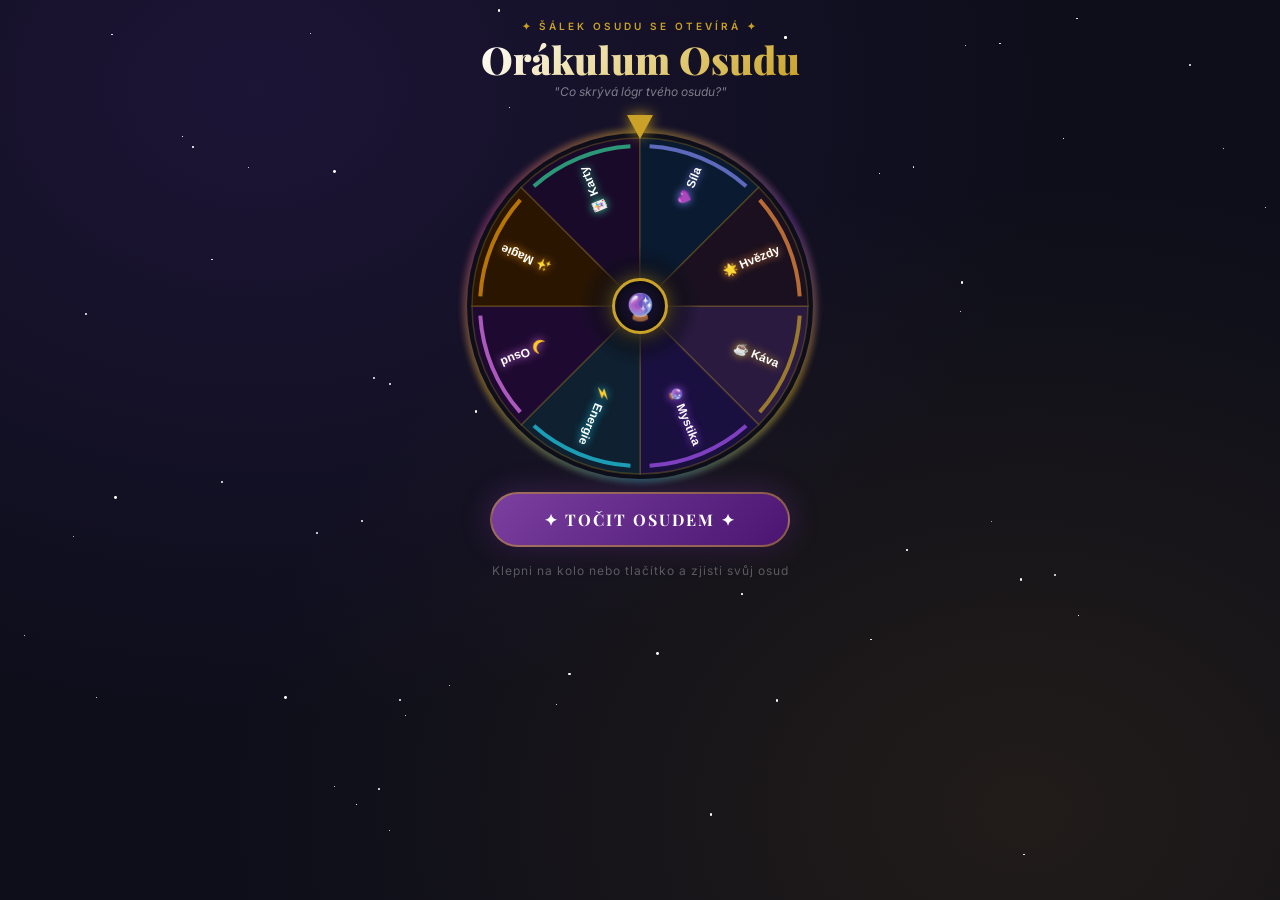
==== index.html @ 91a032e3 "Add files via upload" ====
<!DOCTYPE html>
<html lang="en">
<head>
<meta charset="UTF-8">
<meta name="viewport" content="width=device-width, initial-scale=1.0, maximum-scale=1.0, user-scalable=no">
<title>Orákulum Osudu 🔮</title>
<style>
  @import url('https://fonts.googleapis.com/css2?family=Playfair+Display:wght@700;900&family=Inter:wght@300;400;600&display=swap');

  * { margin: 0; padding: 0; box-sizing: border-box; -webkit-tap-highlight-color: transparent; }

  html, body {
    height: 100%; overflow-x: hidden;
    background: #0d0e1a;
  }

  body {
    min-height: 100vh; min-height: 100dvh;
    background-image:
      radial-gradient(ellipse at 20% 10%, rgba(100,50,180,0.18) 0%, transparent 55%),
      radial-gradient(ellipse at 80% 90%, rgba(180,130,20,0.12) 0%, transparent 55%);
    font-family: 'Inter', sans-serif;
    color: #fff;
    display: flex; flex-direction: column;
    align-items: center;
    padding: 16px 16px 32px;
    overflow-x: hidden;
  }

  /* ── Stars ── */
  .stars { position: fixed; inset: 0; pointer-events: none; z-index: 0; }
  .star {
    position: absolute; background: #fff; border-radius: 50%;
    animation: twinkle var(--d) ease-in-out infinite alternate;
  }
  @keyframes twinkle { from { opacity: 0.1; } to { opacity: 0.85; } }

  /* ── Layout ── */
  .container {
    position: relative; z-index: 1;
    display: flex; flex-direction: column; align-items: center;
    gap: 16px; width: 100%; max-width: 480px;
  }

  /* ── Header ── */
  .header { text-align: center; padding-top: 4px; }
  .subtitle {
    font-size: 10px; font-weight: 600; letter-spacing: 3px;
    color: #c9a227; text-transform: uppercase; margin-bottom: 6px;
  }
  h1 {
    font-family: 'Playfair Display', serif;
    font-size: clamp(1.6rem, 8vw, 2.4rem); font-weight: 900;
    background: linear-gradient(135deg, #fff 0%, #e8d48b 50%, #c9a227 100%);
    -webkit-background-clip: text; -webkit-text-fill-color: transparent;
    background-clip: text; line-height: 1.1; margin-bottom: 4px;
  }
  .tagline { font-size: 12px; color: rgba(255,255,255,0.45); font-style: italic; }

  /* ── Wheel area ── */
  .wheel-area {
    display: flex; flex-direction: column; align-items: center; gap: 0;
    width: 100%;
  }

  .pointer {
    width: 0; height: 0;
    border-left: 13px solid transparent;
    border-right: 13px solid transparent;
    border-top: 24px solid #c9a227;
    filter: drop-shadow(0 0 7px rgba(201,162,39,0.95));
    z-index: 10; position: relative; margin-bottom: -3px;
  }

  .wheel-wrapper {
    position: relative;
    /* size = min(90vw, 340px) */
    width: min(90vw, 340px);
    height: min(90vw, 340px);
  }

  /* Glow ring */
  .wheel-wrapper::before {
    content: '';
    position: absolute; inset: -7px; border-radius: 50%;
    background: conic-gradient(from 0deg, #c9a227, #7b3fa0, #c9a227, #3a8fa0, #c9a227, #a03a7b, #c9a227);
    animation: rotateGlow 8s linear infinite;
    opacity: 0.55; filter: blur(3px);
  }
  @keyframes rotateGlow { to { transform: rotate(360deg); } }

  .wheel-wrapper::after {
    content: '';
    position: absolute; inset: -3px; border-radius: 50%;
    background: #0d0e1a; z-index: 1;
  }

  canvas#wheel {
    position: relative; z-index: 2;
    border-radius: 50%;
    width: 100%; height: 100%;
    cursor: pointer; touch-action: manipulation;
    display: block;
  }

  /* Hub */
  .hub {
    position: absolute; top: 50%; left: 50%;
    transform: translate(-50%, -50%);
    z-index: 10;
    width: 56px; height: 56px; border-radius: 50%;
    background: radial-gradient(circle, #1a1030 0%, #0d0e1a 100%);
    border: 3px solid #c9a227;
    display: flex; align-items: center; justify-content: center;
    font-size: 26px;
    box-shadow: 0 0 18px rgba(201,162,39,0.5), inset 0 0 12px rgba(0,0,0,0.5);
    cursor: pointer; touch-action: manipulation;
    transition: transform 0.2s;
    -webkit-user-select: none; user-select: none;
  }
  .hub:active { transform: translate(-50%, -50%) scale(0.93); }

  /* ── Spin button ── */
  .spin-btn {
    background: linear-gradient(135deg, #7b3fa0, #4a1570);
    border: 2px solid rgba(201,162,39,0.5);
    color: #fff; font-family: 'Playfair Display', serif;
    font-size: 16px; font-weight: 700;
    padding: 15px 0; border-radius: 50px;
    width: 100%; max-width: 300px;
    cursor: pointer; letter-spacing: 2px;
    text-transform: uppercase; touch-action: manipulation;
    box-shadow: 0 0 28px rgba(123,63,160,0.4), 0 4px 18px rgba(0,0,0,0.4);
    transition: all 0.2s; position: relative; overflow: hidden;
    -webkit-user-select: none; user-select: none;
  }
  .spin-btn:active {
    transform: scale(0.97);
    box-shadow: 0 0 18px rgba(123,63,160,0.3);
  }
  .spin-btn:disabled { opacity: 0.45; cursor: not-allowed; transform: none; }

  /* ── Fortune card ── */
  .fortune-card {
    width: 100%;
    background: linear-gradient(135deg, rgba(30,18,50,0.97), rgba(15,10,30,0.97));
    border: 1px solid rgba(201,162,39,0.4);
    border-radius: 20px; padding: 22px 20px;
    text-align: center;
    box-shadow: 0 0 36px rgba(123,63,160,0.2), inset 0 0 24px rgba(0,0,0,0.3);
    opacity: 0; transform: translateY(16px) scale(0.96);
    transition: all 0.55s cubic-bezier(0.34, 1.56, 0.64, 1);
    display: none;
  }
  .fortune-card.visible {
    opacity: 1; transform: translateY(0) scale(1); display: block;
  }

  .fortune-category {
    font-size: 10px; font-weight: 600; letter-spacing: 3px;
    text-transform: uppercase; margin-bottom: 8px;
  }
  .fortune-emoji { font-size: 38px; margin-bottom: 10px; display: block; }
  .fortune-title {
    font-family: 'Playfair Display', serif;
    font-size: 18px; font-weight: 700; margin-bottom: 10px; color: #e8d48b;
  }
  .fortune-text {
    font-size: 14px; color: rgba(255,255,255,0.8);
    line-height: 1.65; font-style: italic;
  }

  /* ── Particles ── */
  .particle {
    position: fixed; pointer-events: none; z-index: 100;
    width: 6px; height: 6px; border-radius: 50%;
    animation: particle-fly 1.1s ease-out forwards;
  }
  @keyframes particle-fly {
    0%   { transform: translate(0,0) scale(1); opacity: 1; }
    100% { transform: translate(var(--tx), var(--ty)) scale(0); opacity: 0; }
  }

  /* ── Flash overlay ── */
  .flash-overlay {
    position: fixed; inset: 0; pointer-events: none; z-index: 50;
    background: radial-gradient(circle at center, rgba(201,162,39,0.15), transparent 70%);
    opacity: 0; transition: opacity 0.3s;
  }
  .flash-overlay.flash { opacity: 1; }

  .instruction {
    font-size: 12px; color: rgba(255,255,255,0.3); letter-spacing: 1px; text-align: center;
  }
</style>
</head>
<body>

<div class="stars" id="stars"></div>
<div class="flash-overlay" id="flash"></div>

<div class="container">
  <div class="header">
    <div class="subtitle">✦ Šálek osudu se otevírá ✦</div>
    <h1>Orákulum Osudu</h1>
    <p class="tagline">"Co skrývá lógr tvého osudu?"</p>
  </div>

  <div class="wheel-area">
    <div class="pointer"></div>
    <div class="wheel-wrapper">
      <canvas id="wheel"></canvas>
      <div class="hub" id="hub">🔮</div>
    </div>
  </div>

  <button class="spin-btn" id="spinBtn">✦ Točit osudem ✦</button>

  <div class="fortune-card" id="fortuneCard">
    <div class="fortune-category" id="fortuneCategory"></div>
    <span class="fortune-emoji" id="fortuneEmoji"></span>
    <div class="fortune-title" id="fortuneTitle"></div>
    <div class="fortune-text" id="fortuneText"></div>
  </div>

  <p class="instruction">Klepni na kolo nebo tlačítko a zjisti svůj osud</p>
</div>

<script>
// ── Stars ──
const starsEl = document.getElementById('stars');
for (let i = 0; i < 60; i++) {
  const s = document.createElement('div');
  s.className = 'star';
  const size = Math.random() * 2.5 + 0.5;
  s.style.cssText = `width:${size}px;height:${size}px;top:${Math.random()*100}%;left:${Math.random()*100}%;--d:${(Math.random()*3+1.5).toFixed(1)}s`;
  starsEl.appendChild(s);
}

// ── Wheel setup (responsive canvas) ──
const canvas = document.getElementById('wheel');
const wrapper = canvas.parentElement;

function resizeCanvas() {
  const size = wrapper.offsetWidth;
  canvas.width = size;
  canvas.height = size;
  drawWheel(currentAngle);
}

const segments = [
  { label: '☕ Káva',    color: '#2a1a40', accent: '#c9a227' },
  { label: '🔮 Mystika', color: '#1a1040', accent: '#a855f7' },
  { label: '⚡ Energie', color: '#0f2030', accent: '#22d3ee' },
  { label: '🌙 Osud',   color: '#1e0a30', accent: '#e879f9' },
  { label: '✨ Magie',  color: '#2a1500', accent: '#f59e0b' },
  { label: '🃏 Karty',  color: '#1a0a2a', accent: '#34d399' },
  { label: '💜 Síla',   color: '#0a1a30', accent: '#818cf8' },
  { label: '🌟 Hvězdy', color: '#1a1020', accent: '#fb923c' },
];

const fortunes = {
  '☕ Káva':    [
    { emoji:'☕', title:'Káva tě volá!', text:'"Dnes potřebuješ třetí šálek. Orákulum vidí budoucnost v kávovém lógru — a ta budoucnost vonní espressem."' },
    { emoji:'☕', title:'Přestávka na kávu', text:'"Hvězdy říkají: odlož keyboard, vezmi šálek a nech myšlenky volně plynout. Nejlepší nápady přijdou samy."' },
  ],
  '🔮 Mystika': [
    { emoji:'🔮', title:'Tajemství se odhaluje', text:'"Mlha se rozestupuje. To, co hledáš, bylo celou dobu přímo před tebou. Jen ses nedíval(a) správným směrem."' },
    { emoji:'🔮', title:'Orákulum promlouvá', text:'"Digitální démoni v aplikaci mojelKT jsou slabší, než se zdají. Tvoje síla je větší. Věř instinktům."' },
  ],
  '⚡ Energie': [
    { emoji:'⚡', title:'Bouřka produktivity!', text:'"Dnes je den explorace do šířky. Přepni na divoký režim — výsledky budou překvapivé."' },
    { emoji:'⚡', title:'Rychlost testování', text:'"Orákulum předpovídá sprint: od 6 storek k 27. Cesta je strmá, ale hvězdy jsou na tvé straně."' },
  ],
  '🌙 Osud':   [
    { emoji:'🌙', title:'Noc přináší jasnost', text:'"Pozdní hodiny v jiné dimenzi nesou dary. Co začalo jako chaos, skončí jako strategie."' },
    { emoji:'🌙', title:'Měsíc mluví', text:'"Tvůj agilní kruh se otočí v příznivý čas. Scrum Master v tobě ví, kudy vede cesta."' },
  ],
  '✨ Magie':  [
    { emoji:'✨', title:'Kouzlo se děje!', text:'"Dnes se otevírají brány mezi světy. API kouzla budou fungovat na poprvé. Výjimečný den."' },
    { emoji:'✨', title:'Zlatá hodinka', text:'"Orákulum vidí záblesk geniality přicházet mezi 14:30 a 16:30. Buď připraven(a) zachytit ho."' },
  ],
  '🃏 Karty':  [
    { emoji:'🃏', title:'Karty osudu se točí', text:'"Kartářka v tobě vidí správně. Důvěřuj prvnímu pocitu. Test case, který děláš, odhalí skrytou vadu."' },
    { emoji:'🃏', title:'Zvířecí karty mluví', text:'"Zvířecí karta dne: Liška 🦊 — chytrost přemáhá hrubou sílu. Explor testuj laterálně."' },
  ],
  '💜 Síla':   [
    { emoji:'💜', title:'Vnitřní síla!', text:'"Pod ochranou nadpozemských mentorek proudí tvými žilami síla. Dnes není nic nemožné."' },
    { emoji:'💜', title:'Bohyně kódu hovoří', text:'"DevTools odhalily skryté vady v hlubinách systému. Tvoje oko vidí to, co jiní přehlédli."' },
  ],
  '🌟 Hvězdy': [
    { emoji:'🌟', title:'Hvězdy jsou nakloněny!', text:'"Čtyři zrnka agilního osudu jsou zarovnána. Dnešní den bude zaznamenán v kronikách QAffeine."' },
    { emoji:'🌟', title:'Polední bouře v šálku', text:'"Orákulum z kávového lógru říká: maximální pokrytí celé aplikace je dosažitelné. Věř tomu."' },
  ],
};

const segAngle = (2 * Math.PI) / segments.length;
let currentAngle = 0;
let spinning = false;

function drawWheel(angle) {
  const size = canvas.width;
  const cx = size / 2, cy = size / 2;
  const r = size / 2 - 2;
  const ctx = canvas.getContext('2d');
  ctx.clearRect(0, 0, size, size);

  segments.forEach((seg, i) => {
    const start = angle + i * segAngle;
    const end = start + segAngle;
    const mid = start + segAngle / 2;

    ctx.beginPath();
    ctx.moveTo(cx, cy);
    ctx.arc(cx, cy, r, start, end);
    ctx.closePath();
    ctx.fillStyle = seg.color;
    ctx.fill();

    ctx.beginPath();
    ctx.moveTo(cx, cy);
    ctx.arc(cx, cy, r, start, end);
    ctx.closePath();
    ctx.strokeStyle = 'rgba(201,162,39,0.25)';
    ctx.lineWidth = 1.5;
    ctx.stroke();

    ctx.beginPath();
    ctx.arc(cx, cy, r - 8, start + 0.06, end - 0.06);
    ctx.strokeStyle = seg.accent;
    ctx.lineWidth = 4;
    ctx.globalAlpha = 0.7;
    ctx.stroke();
    ctx.globalAlpha = 1;

    const fontSize = Math.max(10, Math.round(size * 0.034));
    ctx.save();
    ctx.translate(cx, cy);
    ctx.rotate(mid);
    ctx.textAlign = 'right';
    ctx.font = `bold ${fontSize}px Inter, sans-serif`;
    ctx.fillStyle = '#fff';
    ctx.shadowColor = seg.accent;
    ctx.shadowBlur = 8;
    ctx.fillText(seg.label, r - 18, fontSize * 0.38);
    ctx.restore();
  });

  // Inner vignette
  const grad = ctx.createRadialGradient(cx, cy, 24, cx, cy, size * 0.18);
  grad.addColorStop(0, 'rgba(13,14,26,0.9)');
  grad.addColorStop(1, 'rgba(13,14,26,0)');
  ctx.beginPath();
  ctx.arc(cx, cy, size * 0.18, 0, 2 * Math.PI);
  ctx.fillStyle = grad;
  ctx.fill();
}

// Init
resizeCanvas();
window.addEventListener('resize', resizeCanvas);

// Tap / click
canvas.addEventListener('click', spinWheel);
canvas.addEventListener('touchend', e => { e.preventDefault(); spinWheel(); }, { passive: false });
document.getElementById('hub').addEventListener('click', spinWheel);
document.getElementById('hub').addEventListener('touchend', e => { e.preventDefault(); spinWheel(); }, { passive: false });
document.getElementById('spinBtn').addEventListener('click', spinWheel);

function spinWheel() {
  if (spinning) return;
  spinning = true;
  document.getElementById('spinBtn').disabled = true;
  const card = document.getElementById('fortuneCard');
  card.classList.remove('visible');
  setTimeout(() => { card.style.display = 'none'; }, 500);

  const extraSpins = (Math.floor(Math.random() * 4) + 5) * 2 * Math.PI;
  const randomStop = Math.random() * 2 * Math.PI;
  const totalRotation = extraSpins + randomStop;
  const duration = 4000 + Math.random() * 1500;
  const startTime = performance.now();
  const startAngle = currentAngle;

  function easeOut(t) { return 1 - Math.pow(1 - t, 4); }

  function animate(now) {
    const t = Math.min((now - startTime) / duration, 1);
    currentAngle = startAngle + totalRotation * easeOut(t);
    drawWheel(currentAngle);
    if (t < 1) { requestAnimationFrame(animate); }
    else {
      spinning = false;
      document.getElementById('spinBtn').disabled = false;
      showFortune(currentAngle);
    }
  }
  requestAnimationFrame(animate);
}

function showFortune(angle) {
  const normalized = (((-angle - Math.PI / 2) % (2 * Math.PI)) + 2 * Math.PI) % (2 * Math.PI);
  const idx = Math.floor(normalized / segAngle) % segments.length;
  const seg = segments[idx];
  const fortune = seg.label in fortunes
    ? fortunes[seg.label][Math.floor(Math.random() * fortunes[seg.label].length)]
    : { emoji: '🔮', title: 'Osud promlouvá', text: '"Vesmír má pro tebe plán."' };

  const flash = document.getElementById('flash');
  flash.classList.add('flash');
  setTimeout(() => flash.classList.remove('flash'), 600);

  spawnParticles(seg.accent);

  const card = document.getElementById('fortuneCard');
  card.style.display = 'block';
  card.style.borderColor = seg.accent + '80';
  document.getElementById('fortuneCategory').textContent = seg.label;
  document.getElementById('fortuneCategory').style.color = seg.accent;
  document.getElementById('fortuneEmoji').textContent = fortune.emoji;
  document.getElementById('fortuneTitle').textContent = fortune.title;
  document.getElementById('fortuneText').textContent = fortune.text;
  requestAnimationFrame(() => requestAnimationFrame(() => card.classList.add('visible')));

  // Scroll fortune into view on mobile
  setTimeout(() => card.scrollIntoView({ behavior: 'smooth', block: 'nearest' }), 300);
}

function spawnParticles(color) {
  const px = window.innerWidth / 2, py = window.innerHeight * 0.42;
  for (let i = 0; i < 24; i++) {
    const p = document.createElement('div');
    p.className = 'particle';
    const a = Math.random() * 2 * Math.PI;
    const dist = 80 + Math.random() * 160;
    p.style.cssText = `left:${px}px;top:${py}px;background:${color};box-shadow:0 0 6px ${color};--tx:${Math.cos(a)*dist}px;--ty:${Math.sin(a)*dist}px`;
    document.body.appendChild(p);
    setTimeout(() => p.remove(), 1200);
  }
}
</script>
</body>
</html>
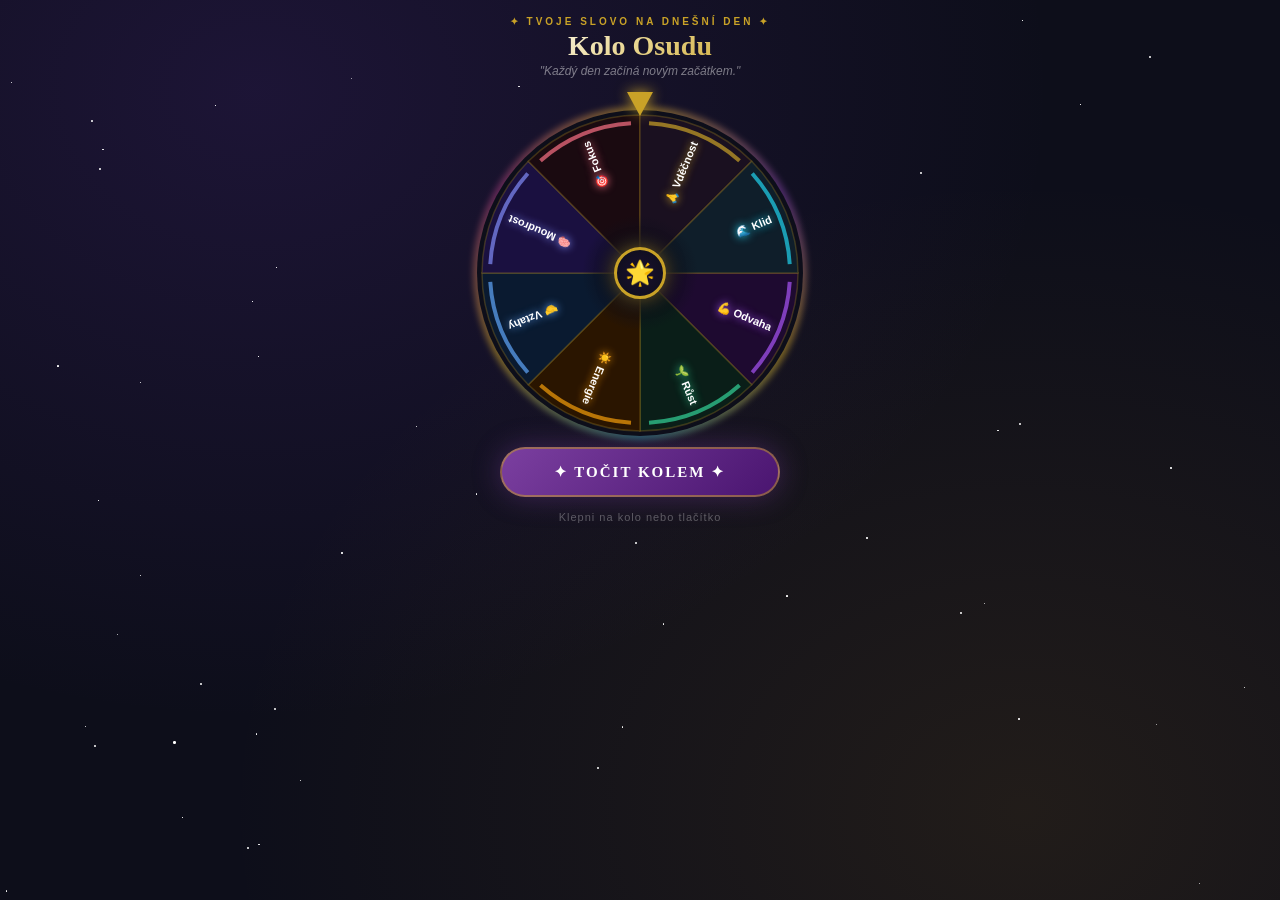
==== commit 00953fc4: "rename" ====
--- a/index.html
+++ b/index.html
@@ -1,443 +1,328 @@
 <!DOCTYPE html>
-<html lang="en">
+<html lang="cs">
 <head>
-<meta charset="UTF-8">
-<meta name="viewport" content="width=device-width, initial-scale=1.0, maximum-scale=1.0, user-scalable=no">
-<title>Orákulum Osudu 🔮</title>
-<style>
-  @import url('https://fonts.googleapis.com/css2?family=Playfair+Display:wght@700;900&family=Inter:wght@300;400;600&display=swap');
-
-  * { margin: 0; padding: 0; box-sizing: border-box; -webkit-tap-highlight-color: transparent; }
-
-  html, body {
-    height: 100%; overflow-x: hidden;
-    background: #0d0e1a;
-  }
-
-  body {
-    min-height: 100vh; min-height: 100dvh;
-    background-image:
-      radial-gradient(ellipse at 20% 10%, rgba(100,50,180,0.18) 0%, transparent 55%),
-      radial-gradient(ellipse at 80% 90%, rgba(180,130,20,0.12) 0%, transparent 55%);
-    font-family: 'Inter', sans-serif;
-    color: #fff;
-    display: flex; flex-direction: column;
-    align-items: center;
-    padding: 16px 16px 32px;
-    overflow-x: hidden;
-  }
-
-  /* ── Stars ── */
-  .stars { position: fixed; inset: 0; pointer-events: none; z-index: 0; }
-  .star {
-    position: absolute; background: #fff; border-radius: 50%;
-    animation: twinkle var(--d) ease-in-out infinite alternate;
-  }
-  @keyframes twinkle { from { opacity: 0.1; } to { opacity: 0.85; } }
-
-  /* ── Layout ── */
-  .container {
-    position: relative; z-index: 1;
-    display: flex; flex-direction: column; align-items: center;
-    gap: 16px; width: 100%; max-width: 480px;
-  }
-
-  /* ── Header ── */
-  .header { text-align: center; padding-top: 4px; }
-  .subtitle {
-    font-size: 10px; font-weight: 600; letter-spacing: 3px;
-    color: #c9a227; text-transform: uppercase; margin-bottom: 6px;
-  }
-  h1 {
-    font-family: 'Playfair Display', serif;
-    font-size: clamp(1.6rem, 8vw, 2.4rem); font-weight: 900;
-    background: linear-gradient(135deg, #fff 0%, #e8d48b 50%, #c9a227 100%);
-    -webkit-background-clip: text; -webkit-text-fill-color: transparent;
-    background-clip: text; line-height: 1.1; margin-bottom: 4px;
-  }
-  .tagline { font-size: 12px; color: rgba(255,255,255,0.45); font-style: italic; }
-
-  /* ── Wheel area ── */
-  .wheel-area {
-    display: flex; flex-direction: column; align-items: center; gap: 0;
-    width: 100%;
-  }
-
-  .pointer {
-    width: 0; height: 0;
-    border-left: 13px solid transparent;
-    border-right: 13px solid transparent;
-    border-top: 24px solid #c9a227;
-    filter: drop-shadow(0 0 7px rgba(201,162,39,0.95));
-    z-index: 10; position: relative; margin-bottom: -3px;
-  }
-
-  .wheel-wrapper {
-    position: relative;
-    /* size = min(90vw, 340px) */
-    width: min(90vw, 340px);
-    height: min(90vw, 340px);
-  }
-
-  /* Glow ring */
-  .wheel-wrapper::before {
-    content: '';
-    position: absolute; inset: -7px; border-radius: 50%;
-    background: conic-gradient(from 0deg, #c9a227, #7b3fa0, #c9a227, #3a8fa0, #c9a227, #a03a7b, #c9a227);
-    animation: rotateGlow 8s linear infinite;
-    opacity: 0.55; filter: blur(3px);
-  }
-  @keyframes rotateGlow { to { transform: rotate(360deg); } }
-
-  .wheel-wrapper::after {
-    content: '';
-    position: absolute; inset: -3px; border-radius: 50%;
-    background: #0d0e1a; z-index: 1;
-  }
-
-  canvas#wheel {
-    position: relative; z-index: 2;
-    border-radius: 50%;
-    width: 100%; height: 100%;
-    cursor: pointer; touch-action: manipulation;
-    display: block;
-  }
-
-  /* Hub */
-  .hub {
-    position: absolute; top: 50%; left: 50%;
-    transform: translate(-50%, -50%);
-    z-index: 10;
-    width: 56px; height: 56px; border-radius: 50%;
-    background: radial-gradient(circle, #1a1030 0%, #0d0e1a 100%);
-    border: 3px solid #c9a227;
-    display: flex; align-items: center; justify-content: center;
-    font-size: 26px;
-    box-shadow: 0 0 18px rgba(201,162,39,0.5), inset 0 0 12px rgba(0,0,0,0.5);
-    cursor: pointer; touch-action: manipulation;
-    transition: transform 0.2s;
-    -webkit-user-select: none; user-select: none;
-  }
-  .hub:active { transform: translate(-50%, -50%) scale(0.93); }
-
-  /* ── Spin button ── */
-  .spin-btn {
-    background: linear-gradient(135deg, #7b3fa0, #4a1570);
-    border: 2px solid rgba(201,162,39,0.5);
-    color: #fff; font-family: 'Playfair Display', serif;
-    font-size: 16px; font-weight: 700;
-    padding: 15px 0; border-radius: 50px;
-    width: 100%; max-width: 300px;
-    cursor: pointer; letter-spacing: 2px;
-    text-transform: uppercase; touch-action: manipulation;
-    box-shadow: 0 0 28px rgba(123,63,160,0.4), 0 4px 18px rgba(0,0,0,0.4);
-    transition: all 0.2s; position: relative; overflow: hidden;
-    -webkit-user-select: none; user-select: none;
-  }
-  .spin-btn:active {
-    transform: scale(0.97);
-    box-shadow: 0 0 18px rgba(123,63,160,0.3);
-  }
-  .spin-btn:disabled { opacity: 0.45; cursor: not-allowed; transform: none; }
-
-  /* ── Fortune card ── */
-  .fortune-card {
-    width: 100%;
-    background: linear-gradient(135deg, rgba(30,18,50,0.97), rgba(15,10,30,0.97));
-    border: 1px solid rgba(201,162,39,0.4);
-    border-radius: 20px; padding: 22px 20px;
-    text-align: center;
-    box-shadow: 0 0 36px rgba(123,63,160,0.2), inset 0 0 24px rgba(0,0,0,0.3);
-    opacity: 0; transform: translateY(16px) scale(0.96);
-    transition: all 0.55s cubic-bezier(0.34, 1.56, 0.64, 1);
-    display: none;
-  }
-  .fortune-card.visible {
-    opacity: 1; transform: translateY(0) scale(1); display: block;
-  }
-
-  .fortune-category {
-    font-size: 10px; font-weight: 600; letter-spacing: 3px;
-    text-transform: uppercase; margin-bottom: 8px;
-  }
-  .fortune-emoji { font-size: 38px; margin-bottom: 10px; display: block; }
-  .fortune-title {
-    font-family: 'Playfair Display', serif;
-    font-size: 18px; font-weight: 700; margin-bottom: 10px; color: #e8d48b;
-  }
-  .fortune-text {
-    font-size: 14px; color: rgba(255,255,255,0.8);
-    line-height: 1.65; font-style: italic;
-  }
-
-  /* ── Particles ── */
-  .particle {
-    position: fixed; pointer-events: none; z-index: 100;
-    width: 6px; height: 6px; border-radius: 50%;
-    animation: particle-fly 1.1s ease-out forwards;
-  }
-  @keyframes particle-fly {
-    0%   { transform: translate(0,0) scale(1); opacity: 1; }
-    100% { transform: translate(var(--tx), var(--ty)) scale(0); opacity: 0; }
-  }
-
-  /* ── Flash overlay ── */
-  .flash-overlay {
-    position: fixed; inset: 0; pointer-events: none; z-index: 50;
-    background: radial-gradient(circle at center, rgba(201,162,39,0.15), transparent 70%);
-    opacity: 0; transition: opacity 0.3s;
-  }
-  .flash-overlay.flash { opacity: 1; }
-
-  .instruction {
-    font-size: 12px; color: rgba(255,255,255,0.3); letter-spacing: 1px; text-align: center;
-  }
-</style>
+  <meta charset="UTF-8" />
+  <meta name="viewport" content="width=device-width, initial-scale=1.0" />
+  <title>Kolo Osudu</title>
+  <link rel="stylesheet" href="style.css" />
 </head>
 <body>
 
-<div class="stars" id="stars"></div>
-<div class="flash-overlay" id="flash"></div>
-
-<div class="container">
-  <div class="header">
-    <div class="subtitle">✦ Šálek osudu se otevírá ✦</div>
-    <h1>Orákulum Osudu</h1>
-    <p class="tagline">"Co skrývá lógr tvého osudu?"</p>
-  </div>
-
-  <div class="wheel-area">
-    <div class="pointer"></div>
-    <div class="wheel-wrapper">
-      <canvas id="wheel"></canvas>
-      <div class="hub" id="hub">🔮</div>
+<div class="wrap">
+  <div class="stars" id="stars"></div>
+
+  <div class="container">
+
+    <!-- Header -->
+    <div>
+      <div class="subtitle">✦ Tvoje slovo na dnešní den ✦</div>
+      <h1>Kolo Osudu</h1>
+      <p class="tagline">"Každý den začíná novým začátkem."</p>
     </div>
-  </div>
-
-  <button class="spin-btn" id="spinBtn">✦ Točit osudem ✦</button>
-
-  <div class="fortune-card" id="fortuneCard">
-    <div class="fortune-category" id="fortuneCategory"></div>
-    <span class="fortune-emoji" id="fortuneEmoji"></span>
-    <div class="fortune-title" id="fortuneTitle"></div>
-    <div class="fortune-text" id="fortuneText"></div>
-  </div>
-
-  <p class="instruction">Klepni na kolo nebo tlačítko a zjisti svůj osud</p>
-</div>
+
+    <!-- Wheel -->
+    <div class="wheel-area">
+      <div class="pointer"></div>
+      <div class="wheel-wrapper">
+        <div class="glow-ring"></div>
+        <div class="glow-bg"></div>
+        <canvas id="wheel" width="320" height="320"></canvas>
+        <div class="hub" id="hub">🌟</div>
+      </div>
+    </div>
+
+    <!-- Spin button -->
+    <button class="spin-btn" id="spinBtn">✦ Točit kolem ✦</button>
+
+    <!-- Fortune card -->
+    <div class="fortune-card" id="fortuneCard">
+      <div class="f-cat"  id="fCat"></div>
+      <span class="f-emoji" id="fEmoji"></span>
+      <div class="f-title" id="fTitle"></div>
+      <div class="f-text"  id="fText"></div>
+    </div>
+
+    <p class="instruction">Klepni na kolo nebo tlačítko</p>
+
+  </div><!-- /.container -->
+</div><!-- /.wrap -->
 
 <script>
-// ── Stars ──
+/* ── Stars ── */
 const starsEl = document.getElementById('stars');
-for (let i = 0; i < 60; i++) {
+for (let i = 0; i < 50; i++) {
   const s = document.createElement('div');
   s.className = 'star';
-  const size = Math.random() * 2.5 + 0.5;
-  s.style.cssText = `width:${size}px;height:${size}px;top:${Math.random()*100}%;left:${Math.random()*100}%;--d:${(Math.random()*3+1.5).toFixed(1)}s`;
+  const sz = Math.random() * 2 + 0.5;
+  s.style.cssText =
+    'width:'  + sz + 'px;' +
+    'height:' + sz + 'px;' +
+    'top:'    + (Math.random() * 100) + '%;' +
+    'left:'   + (Math.random() * 100) + '%;' +
+    '--d:'    + (Math.random() * 3 + 1.5).toFixed(1) + 's';
   starsEl.appendChild(s);
 }
 
-// ── Wheel setup (responsive canvas) ──
+/* ── Data ── */
+const segments = [
+  { label: '💪 Odvaha',   color: '#1e0a30', accent: '#a855f7' },
+  { label: '🌱 Růst',     color: '#0a1e18', accent: '#34d399' },
+  { label: '☀️ Energie',  color: '#2a1500', accent: '#f59e0b' },
+  { label: '🤝 Vztahy',   color: '#0a1a30', accent: '#60a5fa' },
+  { label: '🧠 Moudrost', color: '#1a1040', accent: '#818cf8' },
+  { label: '🎯 Fokus',    color: '#1a0a10', accent: '#fb7185' },
+  { label: '🙏 Vděčnost', color: '#1a1020', accent: '#c9a227' },
+  { label: '🌊 Klid',     color: '#0f1e2a', accent: '#22d3ee' },
+];
+
+const fortunes = {
+  '💪 Odvaha': [
+    { e: '💪', t: 'Jsi silnější, než si myslíš',      x: '"Věc, které se bojíš udělat, je pravděpodobně právě ta, kterou udělat máš."' },
+    { e: '🦁', t: 'Odvaha není absence strachu',       x: '"Odvaha znamená udělat krok vpřed i tehdy, když se ti třesou kolena."' },
+    { e: '🚀', t: 'Jeden odvážný krok',                x: '"Není třeba vidět celé schodiště. Stačí udělat první krok."' },
+    { e: '⚡', t: 'Tvůj čas je teď',                  x: '"Nejlepší moment na začátek byl včera. Druhý nejlepší moment je právě teď."' },
+    { e: '🔥', t: 'Oheň v tobě',                      x: '"Máš v sobě víc síly, než si uvědomuješ. Nech ji zazářit."' },
+    { e: '🏔️', t: 'Hory se dají zdolat',              x: '"Každá velká výzva vypadá nepřekonatelně — až dokud ji nepřekonáš."' },
+    { e: '💫', t: 'Věrnost sobě samému',               x: '"Být sám sebou v době, kdy tě svět chce změnit, je největší čin odvahy."' },
+    { e: '🌟', t: 'Statečnost se vyplácí',             x: '"Lidé, kteří se odvažují více, získávají více — ne proto, že mají štěstí, ale proto, že jednají."' },
+    { e: '🎖️', t: 'Odvaha je sval',                   x: '"Čím víc ji cvičíš, tím silnější je. Dnes je dobrý den na trénink."' },
+    { e: '🌈', t: 'Po bouři vždy vychází slunce',      x: '"Nejtěžší momenty formují nejsilnější charakter. Jsi na dobré cestě."' },
+    { e: '🦅', t: 'Vzlétni',                           x: '"Orel nevzlétne bez větru. Výzvy jsou právě ten vítr, který tě nese výš."' },
+  ],
+  '🌱 Růst': [
+    { e: '🌱', t: 'Každý den trochu lepší',            x: '"Zlepšení o 1 % každý den znamená, že za rok budeš 37krát lepší. Malé kroky mění vše."' },
+    { e: '🌳', t: 'Kořeny a křídla',                   x: '"Růst není vždy viditelný zvenku. Někdy rosteš uvnitř — a to je stejně důležité."' },
+    { e: '📚', t: 'Každá chyba je lekce',              x: '"Neexistují selhání — existují jen experimenty, které tě učí, co příště udělat jinak."' },
+    { e: '🦋', t: 'Proměna probíhá',                   x: '"Housenka neví, že se stane motýlem. A přesto se jím stane. Důvěřuj procesu."' },
+    { e: '💡', t: 'Zvídavost je superschopnost',       x: '"Lidé, kteří se nepřestávají ptát, nikdy nepřestanou růst."' },
+    { e: '🌿', t: 'Trpělivost přináší plody',          x: '"Bambus roste sedm let pod zemí, než vyroste do výšky. Trvá to — ale stojí to za to."' },
+    { e: '🎓', t: 'Učení nikdy nekončí',               x: '"Každý, koho potkáš, ví něco, co ty nevíš. Buď vždy žákem."' },
+    { e: '⬆️', t: 'Jen nahoru',                       x: '"Podívej se na to, kde jsi byl před rokem. Vidíš ten pokrok? Pokračuj."' },
+    { e: '🌺', t: 'Rozkvétáš',                         x: '"Květy nerostou za jeden den. Ale každý den nějak rostou. Ty také."' },
+    { e: '🧩', t: 'Skládačka se skládá',               x: '"Každá zkušenost — dobrá i špatná — je kousek skládačky, která ti dává smysl."' },
+    { e: '🔬', t: 'Zkoumej, objevuj, opakuj',          x: '"Největší objevy vznikají z jednoduché otázky: co by se stalo, kdyby...?"' },
+  ],
+  '☀️ Energie': [
+    { e: '☀️', t: 'Září svým světlem',                 x: '"Tvoje energie je nakažlivá. Když jsi naplněný, naplňuješ i ostatní kolem sebe."' },
+    { e: '⚡', t: 'Plný výkon',                        x: '"Dnes máš vše, co potřebuješ, abys zvládl vše, co tě čeká."' },
+    { e: '🏃', t: 'Pohyb je život',                    x: '"I malý pohyb — procházka, hluboký nádech, úsměv — mění tvoji energii okamžitě."' },
+    { e: '🌅', t: 'Nový den, nová energie',            x: '"Každé ráno ti svět dává čistý list. Co na něj dnes napíšeš?"' },
+    { e: '🎵', t: 'Najdi si rytmus',                   x: '"Když děláš to, co tě baví, energie přijde sama. Hledej ty momenty a přidávej jich víc."' },
+    { e: '💎', t: 'Nabitý a připravený',               x: '"Jsi jako diamant — tlak tě nezničí, ale brousí. Tvoje energie roste z každé výzvy."' },
+    { e: '🌊', t: 'Plynout, ne bojovat',               x: '"Když přestaneš plavat proti proudu, zjistíš, jak rychle dokážeš jít vpřed."' },
+    { e: '🔋', t: 'Doplň se',                          x: '"Nezapomínej, že i ti nejsilnější potřebují odpočinek. Dobít energii je produktivní činnost."' },
+    { e: '🌻', t: 'Slunečnice hledá světlo',           x: '"Obklopuj se lidmi a věcmi, které tě nabíjejí — ne vyčerpávají."' },
+    { e: '🎯', t: 'Soustředěná energie',               x: '"Malé množství energie soustředěné správným směrem hýbe horami."' },
+    { e: '🏆', t: 'Dnes je tvůj den',                  x: '"Ne každý den je skvělý — ale něco skvělého se může stát každý den. Buď otevřený."' },
+  ],
+  '🤝 Vztahy': [
+    { e: '🤝', t: 'Spojení je síla',                   x: '"Nejkrásnější věci v životě se dějí mezi lidmi. Investuj do svých vztahů."' },
+    { e: '❤️', t: 'Dej to první',                      x: '"Úsměv, zájem, vděk — dej to jako první. Uvidíš, co se vrátí."' },
+    { e: '👂', t: 'Umění naslouchat',                  x: '"Lidé si nepamatují, co jsi řekl. Pamatují si, jak jsi je nechal cítit."' },
+    { e: '🌍', t: 'Jsme si více podobní',              x: '"Pod povrchem rozdílů najdeš, že každý chce totéž — být přijat a pochopen."' },
+    { e: '🫂', t: 'Buď přítomný',                      x: '"Nejvzácnější dar, který můžeš dát druhému, je tvoje plná pozornost."' },
+    { e: '🌸', t: 'Láska se vrací',                    x: '"Co dáš světu s otevřeným srdcem, vrátí se k tobě — někdy z nečekaného směru."' },
+    { e: '🔗', t: 'Mosty, ne zdi',                     x: '"Každý nový vztah je most k novému světu. Buduj mosty, ne zdi."' },
+    { e: '💬', t: 'Řekni to',                          x: '"Pokud si myslíš něco pěkného o někom, řekni mu to. Slova mají sílu měnit dny."' },
+    { e: '🤲', t: 'Pomoc se vyplácí',                  x: '"Když pomůžeš někomu vylézt na kopec, sami se ocitnete na vrcholu."' },
+    { e: '🕊️', t: 'Odpusť — sobě i druhým',           x: '"Odpuštění není pro druhé. Je to dar, který dáváš sám sobě."' },
+    { e: '🌟', t: 'Inspiruj ostatní',                  x: '"Tvůj příběh, tvůj přístup k životu — může někoho inspirovat právě dnes."' },
+  ],
+  '🧠 Moudrost': [
+    { e: '🧠', t: 'Přemýšlej pomalu',                  x: '"Nejlepší rozhodnutí vznikají z klidné mysli, ne z unáhleného momentu."' },
+    { e: '📖', t: 'Moudrost je všude kolem',           x: '"Největší knihovna je tvoje vlastní zkušenost. Ber si z ní ponaučení."' },
+    { e: '🔍', t: 'Ptej se lepší otázky',              x: '"Kvalita tvých odpovědí závisí na kvalitě tvých otázek. Ptej se hlouběji."' },
+    { e: '⚖️', t: 'Rovnováha je moudrost',            x: '"Moudrost není vědět vše — je to vědět, co je právě teď důležité."' },
+    { e: '🌙', t: 'Ticho mluví hlasitě',               x: '"V tichu najdeš odpovědi, které hluk dne zakrývá. Najdi si chvilku."' },
+    { e: '🪞', t: 'Podívej se do zrcadla',             x: '"Největší odhalení o sobě přicházejí tehdy, když jsme upřímní sami se sebou."' },
+    { e: '🧩', t: 'Větší obraz',                       x: '"Když jsi uprostřed problému, těžko vidíš řešení. Ustup o krok a podívej se z dálky."' },
+    { e: '💡', t: 'Vhled přijde náhle',                x: '"Odpověď, kterou hledáš, je už někde v tobě. Dej jí prostor vynořit se."' },
+    { e: '🌿', t: 'Jednoduchost je moudrost',          x: '"Génius není ten, kdo dělá věci složitými. Je to ten, kdo najde jednoduchou cestu."' },
+    { e: '🗺️', t: 'Každá cesta má smysl',             x: '"I odbočky a slepé uličky jsou součástí mapy. Vedou tě tam, kde máš být."' },
+    { e: '🎭', t: 'Perspektiva mění vše',              x: '"Stejný déšť někoho pokvapká, jinému zalijí zahradu. Záleží na úhlu pohledu."' },
+  ],
+  '🎯 Fokus': [
+    { e: '🎯', t: 'Jeden krok najednou',               x: '"Nemusíš vidět celou cestu. Stačí udělat další krok, který vidíš před sebou."' },
+    { e: '🏹', t: 'Zamiř a vystřel',                   x: '"Dokonalá příprava bez akce je jen sen. Dnes udělej aspoň jednu konkrétní věc."' },
+    { e: '⏰', t: 'Přítomný okamžik je dar',           x: '"Minulost je historie, budoucnost je záhada — přítomnost je dar. Proto se jmenuje present."' },
+    { e: '🔭', t: 'Jasná vize',                        x: '"Když víš, kam jdeš, každé rozhodnutí se stává jednodušším."' },
+    { e: '📌', t: 'Prioritizuj bez výčitek',           x: '"Říct ne něčemu znamená říct ano něčemu důležitějšímu."' },
+    { e: '🌊', t: 'Stav plynutí',                      x: '"Nejproduktivnější stav nastává, když se úplně ponoříš do toho, co děláš. Najdi si cestu tam."' },
+    { e: '🕰️', t: 'Čas je tvůj nejcennější zdroj',   x: '"Kam směřuje tvoje pozornost, tam směřuje tvůj život. Vyber si moudře."' },
+    { e: '🎻', t: 'Opakováním k mistrovství',          x: '"Mistři nejsou ti, kteří dělají věci jednou dokonale. Jsou to ti, kteří je dělají znovu a znovu."' },
+    { e: '💻', t: 'Hluboká práce se vyplácí',         x: '"Hodina soustředěné práce je více než čtyři hodiny s rozptýleními. Chraň svoji pozornost."' },
+    { e: '🧘', t: 'Méně je více',                      x: '"Dělat méně věcí lépe je efektivnější než dělat vše průměrně."' },
+    { e: '🎪', t: 'Každý den, každý krok',             x: '"Konzistentnost poráží genialitu. Ti, co vydrží, vyhrají."' },
+  ],
+  '🙏 Vděčnost': [
+    { e: '🙏', t: 'Tři důvody k úsměvu',              x: '"Teď, právě teď, máš v životě aspoň tři věci, za které můžeš být vděčný. Vzpomeň na ně."' },
+    { e: '🌅', t: 'Privilegium tohoto dne',            x: '"Ne každý, kdo včera usnul, se dnes ráno probudil. Tento den je dar."' },
+    { e: '💛', t: 'Dostatek',                          x: '"Když si řekneš dost místo víc, objeví se klid, o kterém jsi ani netušil, že ho máš."' },
+    { e: '🌺', t: 'Krása v maličkostech',              x: '"První káva ráno. Smích přítele. Teplé slunce na tváři. To jsou malé zázraky."' },
+    { e: '📝', t: 'Zaznamenej to',                     x: '"Co zapíšeš, zůstane. Napiš dnes jednu věc, za kterou jsi vděčný — a přečti si ji zítra."' },
+    { e: '🤗', t: 'Vděčnost otevírá dveře',           x: '"Vděčnost mění to, co máme, na dostatek. A dostatek je základ pro vše ostatní."' },
+    { e: '🌿', t: 'Kořeny vděčnosti',                  x: '"Když jsi vděčný za to, co máš, přitahuješ více toho, co chceš."' },
+    { e: '✨', t: 'Zázraky existují',                  x: '"Říkáme si, že zázraky neexistují — a přitom jsme jimi obklopeni každý den."' },
+    { e: '💌', t: 'Řekni díky',                        x: '"Je ve tvém životě někdo, komu jsi dlouho neřekl díky? Dnes je na to správný den."' },
+    { e: '🏡', t: 'Domov je tam, kde jsou lidé',       x: '"Největší bohatství nepočítáme v penězích, ale v lidech, které máme kolem sebe."' },
+    { e: '🌙', t: 'I náročné dny mají hodnotu',        x: '"Za náročné dny jsme vděční později — naučily nás něco, co lehké dny nemohly."' },
+  ],
+  '🌊 Klid': [
+    { e: '🌊', t: 'Dýchej',                            x: '"Tři hluboké nádechy mohou změnit tvůj den. Vyzkoušej to hned teď."' },
+    { e: '🕊️', t: 'Klid je volba',                    x: '"Nemůžeš ovládat vítr, ale můžeš nastavit plachty. Vyber si svoji reakci."' },
+    { e: '🌿', t: 'Uklidni se',                        x: '"Ne vše vyžaduje tvoji okamžitou reakci. Některé věci se vyřeší samy, když jim dáš čas."' },
+    { e: '🌙', t: 'Noc přináší perspektivu',           x: '"Většina věcí, které nás dnes trápí, bude zítra menší. A za rok si je sotva budeme pamatovat."' },
+    { e: '🏞️', t: 'Příroda léčí',                    x: '"Pět minut na čerstvém vzduchu mění chemii mozgu. Vyjdi ven — i když jen na chvíli."' },
+    { e: '☁️', t: 'Myšlenky jsou jako mraky',          x: '"Myšlenky přicházejí a odcházejí jako mraky. Nejsi povinen každou z nich přijmout za svou."' },
+    { e: '🎶', t: 'Ticho je hudba',                    x: '"V tichu mezi notami je stejná hudba jako v notách samotných. Najdi si ticho."' },
+    { e: '🌸', t: 'Přijetí jako síla',                 x: '"Přijmout situaci neznamená vzdát se. Znamená to zvolit si energii pro to, co můžeš změnit."' },
+    { e: '🏖️', t: 'Dovolená od starostí',             x: '"Dopřej si dnes aspoň patnáct minut, během kterých nebudeš řešit nic. Jen existovat."' },
+    { e: '🧘', t: 'Střed bouře',                       x: '"Uprostřed tornáda je tiché oko. I uprostřed tvého nejrušnějšího dne můžeš najít vnitřní střed."' },
+    { e: '💧', t: 'Voda najde cestu',                  x: '"Buď jako voda — měkká, ale vytrvalá. Teče kolem překážek, ne skrz ně, a nakonec dosáhne moře."' },
+  ],
+};
+
+/* ── Shuffle logic (no repeats until pool exhausted) ── */
+const shown = {};
+segments.forEach(s => { shown[s.label] = []; });
+
+function getNext(label) {
+  const pool = fortunes[label];
+  const s    = shown[label];
+  let avail  = pool.map((_, i) => i).filter(i => !s.includes(i));
+  if (!avail.length) { shown[label] = []; avail = pool.map((_, i) => i); }
+  const idx = avail[Math.floor(Math.random() * avail.length)];
+  shown[label].push(idx);
+  return pool[idx];
+}
+
+/* ── Canvas wheel ── */
 const canvas = document.getElementById('wheel');
-const wrapper = canvas.parentElement;
-
-function resizeCanvas() {
-  const size = wrapper.offsetWidth;
-  canvas.width = size;
-  canvas.height = size;
-  drawWheel(currentAngle);
-}
-
-const segments = [
-  { label: '☕ Káva',    color: '#2a1a40', accent: '#c9a227' },
-  { label: '🔮 Mystika', color: '#1a1040', accent: '#a855f7' },
-  { label: '⚡ Energie', color: '#0f2030', accent: '#22d3ee' },
-  { label: '🌙 Osud',   color: '#1e0a30', accent: '#e879f9' },
-  { label: '✨ Magie',  color: '#2a1500', accent: '#f59e0b' },
-  { label: '🃏 Karty',  color: '#1a0a2a', accent: '#34d399' },
-  { label: '💜 Síla',   color: '#0a1a30', accent: '#818cf8' },
-  { label: '🌟 Hvězdy', color: '#1a1020', accent: '#fb923c' },
-];
-
-const fortunes = {
-  '☕ Káva':    [
-    { emoji:'☕', title:'Káva tě volá!', text:'"Dnes potřebuješ třetí šálek. Orákulum vidí budoucnost v kávovém lógru — a ta budoucnost vonní espressem."' },
-    { emoji:'☕', title:'Přestávka na kávu', text:'"Hvězdy říkají: odlož keyboard, vezmi šálek a nech myšlenky volně plynout. Nejlepší nápady přijdou samy."' },
-  ],
-  '🔮 Mystika': [
-    { emoji:'🔮', title:'Tajemství se odhaluje', text:'"Mlha se rozestupuje. To, co hledáš, bylo celou dobu přímo před tebou. Jen ses nedíval(a) správným směrem."' },
-    { emoji:'🔮', title:'Orákulum promlouvá', text:'"Digitální démoni v aplikaci mojelKT jsou slabší, než se zdají. Tvoje síla je větší. Věř instinktům."' },
-  ],
-  '⚡ Energie': [
-    { emoji:'⚡', title:'Bouřka produktivity!', text:'"Dnes je den explorace do šířky. Přepni na divoký režim — výsledky budou překvapivé."' },
-    { emoji:'⚡', title:'Rychlost testování', text:'"Orákulum předpovídá sprint: od 6 storek k 27. Cesta je strmá, ale hvězdy jsou na tvé straně."' },
-  ],
-  '🌙 Osud':   [
-    { emoji:'🌙', title:'Noc přináší jasnost', text:'"Pozdní hodiny v jiné dimenzi nesou dary. Co začalo jako chaos, skončí jako strategie."' },
-    { emoji:'🌙', title:'Měsíc mluví', text:'"Tvůj agilní kruh se otočí v příznivý čas. Scrum Master v tobě ví, kudy vede cesta."' },
-  ],
-  '✨ Magie':  [
-    { emoji:'✨', title:'Kouzlo se děje!', text:'"Dnes se otevírají brány mezi světy. API kouzla budou fungovat na poprvé. Výjimečný den."' },
-    { emoji:'✨', title:'Zlatá hodinka', text:'"Orákulum vidí záblesk geniality přicházet mezi 14:30 a 16:30. Buď připraven(a) zachytit ho."' },
-  ],
-  '🃏 Karty':  [
-    { emoji:'🃏', title:'Karty osudu se točí', text:'"Kartářka v tobě vidí správně. Důvěřuj prvnímu pocitu. Test case, který děláš, odhalí skrytou vadu."' },
-    { emoji:'🃏', title:'Zvířecí karty mluví', text:'"Zvířecí karta dne: Liška 🦊 — chytrost přemáhá hrubou sílu. Explor testuj laterálně."' },
-  ],
-  '💜 Síla':   [
-    { emoji:'💜', title:'Vnitřní síla!', text:'"Pod ochranou nadpozemských mentorek proudí tvými žilami síla. Dnes není nic nemožné."' },
-    { emoji:'💜', title:'Bohyně kódu hovoří', text:'"DevTools odhalily skryté vady v hlubinách systému. Tvoje oko vidí to, co jiní přehlédli."' },
-  ],
-  '🌟 Hvězdy': [
-    { emoji:'🌟', title:'Hvězdy jsou nakloněny!', text:'"Čtyři zrnka agilního osudu jsou zarovnána. Dnešní den bude zaznamenán v kronikách QAffeine."' },
-    { emoji:'🌟', title:'Polední bouře v šálku', text:'"Orákulum z kávového lógru říká: maximální pokrytí celé aplikace je dosažitelné. Věř tomu."' },
-  ],
-};
-
-const segAngle = (2 * Math.PI) / segments.length;
-let currentAngle = 0;
+const ctx    = canvas.getContext('2d');
+const SIZE = 320, CX = 160, CY = 160, R = 158;
+const SEG  = (Math.PI * 2) / segments.length;
+let angle   = 0;
 let spinning = false;
 
-function drawWheel(angle) {
-  const size = canvas.width;
-  const cx = size / 2, cy = size / 2;
-  const r = size / 2 - 2;
-  const ctx = canvas.getContext('2d');
-  ctx.clearRect(0, 0, size, size);
+function draw(a) {
+  ctx.clearRect(0, 0, SIZE, SIZE);
 
   segments.forEach((seg, i) => {
-    const start = angle + i * segAngle;
-    const end = start + segAngle;
-    const mid = start + segAngle / 2;
-
+    const s = a + i * SEG;
+    const e = s + SEG;
+    const m = s + SEG / 2;
+
+    /* Segment fill */
     ctx.beginPath();
-    ctx.moveTo(cx, cy);
-    ctx.arc(cx, cy, r, start, end);
+    ctx.moveTo(CX, CY);
+    ctx.arc(CX, CY, R, s, e);
     ctx.closePath();
     ctx.fillStyle = seg.color;
     ctx.fill();
 
+    /* Divider stroke */
     ctx.beginPath();
-    ctx.moveTo(cx, cy);
-    ctx.arc(cx, cy, r, start, end);
+    ctx.moveTo(CX, CY);
+    ctx.arc(CX, CY, R, s, e);
     ctx.closePath();
     ctx.strokeStyle = 'rgba(201,162,39,0.25)';
-    ctx.lineWidth = 1.5;
+    ctx.lineWidth   = 1.5;
     ctx.stroke();
 
+    /* Accent arc */
     ctx.beginPath();
-    ctx.arc(cx, cy, r - 8, start + 0.06, end - 0.06);
-    ctx.strokeStyle = seg.accent;
-    ctx.lineWidth = 4;
-    ctx.globalAlpha = 0.7;
+    ctx.arc(CX, CY, R - 8, s + 0.06, e - 0.06);
+    ctx.strokeStyle  = seg.accent;
+    ctx.lineWidth    = 4;
+    ctx.globalAlpha  = 0.7;
     ctx.stroke();
-    ctx.globalAlpha = 1;
-
-    const fontSize = Math.max(10, Math.round(size * 0.034));
+    ctx.globalAlpha  = 1;
+
+    /* Label */
     ctx.save();
-    ctx.translate(cx, cy);
-    ctx.rotate(mid);
-    ctx.textAlign = 'right';
-    ctx.font = `bold ${fontSize}px Inter, sans-serif`;
-    ctx.fillStyle = '#fff';
-    ctx.shadowColor = seg.accent;
-    ctx.shadowBlur = 8;
-    ctx.fillText(seg.label, r - 18, fontSize * 0.38);
+    ctx.translate(CX, CY);
+    ctx.rotate(m);
+    ctx.textAlign     = 'right';
+    ctx.font          = 'bold 11px Arial,sans-serif';
+    ctx.fillStyle     = '#fff';
+    ctx.shadowColor   = seg.accent;
+    ctx.shadowBlur    = 8;
+    ctx.fillText(seg.label, R - 16, 4);
     ctx.restore();
   });
 
-  // Inner vignette
-  const grad = ctx.createRadialGradient(cx, cy, 24, cx, cy, size * 0.18);
-  grad.addColorStop(0, 'rgba(13,14,26,0.9)');
-  grad.addColorStop(1, 'rgba(13,14,26,0)');
+  /* Centre vignette */
+  const g = ctx.createRadialGradient(CX, CY, 22, CX, CY, 58);
+  g.addColorStop(0, 'rgba(13,14,26,0.9)');
+  g.addColorStop(1, 'rgba(13,14,26,0)');
   ctx.beginPath();
-  ctx.arc(cx, cy, size * 0.18, 0, 2 * Math.PI);
-  ctx.fillStyle = grad;
+  ctx.arc(CX, CY, 58, 0, Math.PI * 2);
+  ctx.fillStyle = g;
   ctx.fill();
 }
 
-// Init
-resizeCanvas();
-window.addEventListener('resize', resizeCanvas);
-
-// Tap / click
-canvas.addEventListener('click', spinWheel);
-canvas.addEventListener('touchend', e => { e.preventDefault(); spinWheel(); }, { passive: false });
-document.getElementById('hub').addEventListener('click', spinWheel);
-document.getElementById('hub').addEventListener('touchend', e => { e.preventDefault(); spinWheel(); }, { passive: false });
-document.getElementById('spinBtn').addEventListener('click', spinWheel);
-
-function spinWheel() {
+draw(angle);
+
+/* ── Spin ── */
+function spin() {
   if (spinning) return;
   spinning = true;
   document.getElementById('spinBtn').disabled = true;
+
   const card = document.getElementById('fortuneCard');
   card.classList.remove('visible');
-  setTimeout(() => { card.style.display = 'none'; }, 500);
-
-  const extraSpins = (Math.floor(Math.random() * 4) + 5) * 2 * Math.PI;
-  const randomStop = Math.random() * 2 * Math.PI;
-  const totalRotation = extraSpins + randomStop;
-  const duration = 4000 + Math.random() * 1500;
-  const startTime = performance.now();
-  const startAngle = currentAngle;
-
-  function easeOut(t) { return 1 - Math.pow(1 - t, 4); }
-
-  function animate(now) {
-    const t = Math.min((now - startTime) / duration, 1);
-    currentAngle = startAngle + totalRotation * easeOut(t);
-    drawWheel(currentAngle);
-    if (t < 1) { requestAnimationFrame(animate); }
-    else {
+  card.style.display = 'none';
+
+  const total = (Math.floor(Math.random() * 4) + 5) * Math.PI * 2 + Math.random() * Math.PI * 2;
+  const dur   = 4000 + Math.random() * 1500;
+  const t0    = performance.now();
+  const a0    = angle;
+
+  function frame(now) {
+    const t    = Math.min((now - t0) / dur, 1);
+    const ease = 1 - Math.pow(1 - t, 4);
+    angle      = a0 + total * ease;
+    draw(angle);
+    if (t < 1) {
+      requestAnimationFrame(frame);
+    } else {
       spinning = false;
       document.getElementById('spinBtn').disabled = false;
-      showFortune(currentAngle);
+      reveal(angle);
     }
   }
-  requestAnimationFrame(animate);
-}
-
-function showFortune(angle) {
-  const normalized = (((-angle - Math.PI / 2) % (2 * Math.PI)) + 2 * Math.PI) % (2 * Math.PI);
-  const idx = Math.floor(normalized / segAngle) % segments.length;
+  requestAnimationFrame(frame);
+}
+
+/* ── Reveal fortune card ── */
+function reveal(a) {
+  const n   = (((-a - Math.PI / 2) % (Math.PI * 2)) + Math.PI * 2) % (Math.PI * 2);
+  const idx = Math.floor(n / SEG) % segments.length;
   const seg = segments[idx];
-  const fortune = seg.label in fortunes
-    ? fortunes[seg.label][Math.floor(Math.random() * fortunes[seg.label].length)]
-    : { emoji: '🔮', title: 'Osud promlouvá', text: '"Vesmír má pro tebe plán."' };
-
-  const flash = document.getElementById('flash');
-  flash.classList.add('flash');
-  setTimeout(() => flash.classList.remove('flash'), 600);
-
-  spawnParticles(seg.accent);
+  const f   = getNext(seg.label);
 
   const card = document.getElementById('fortuneCard');
-  card.style.display = 'block';
+  card.style.display     = 'block';
   card.style.borderColor = seg.accent + '80';
-  document.getElementById('fortuneCategory').textContent = seg.label;
-  document.getElementById('fortuneCategory').style.color = seg.accent;
-  document.getElementById('fortuneEmoji').textContent = fortune.emoji;
-  document.getElementById('fortuneTitle').textContent = fortune.title;
-  document.getElementById('fortuneText').textContent = fortune.text;
-  requestAnimationFrame(() => requestAnimationFrame(() => card.classList.add('visible')));
-
-  // Scroll fortune into view on mobile
-  setTimeout(() => card.scrollIntoView({ behavior: 'smooth', block: 'nearest' }), 300);
-}
-
-function spawnParticles(color) {
-  const px = window.innerWidth / 2, py = window.innerHeight * 0.42;
-  for (let i = 0; i < 24; i++) {
-    const p = document.createElement('div');
-    p.className = 'particle';
-    const a = Math.random() * 2 * Math.PI;
-    const dist = 80 + Math.random() * 160;
-    p.style.cssText = `left:${px}px;top:${py}px;background:${color};box-shadow:0 0 6px ${color};--tx:${Math.cos(a)*dist}px;--ty:${Math.sin(a)*dist}px`;
-    document.body.appendChild(p);
-    setTimeout(() => p.remove(), 1200);
-  }
-}
+
+  document.getElementById('fCat').textContent   = seg.label;
+  document.getElementById('fCat').style.color   = seg.accent;
+  document.getElementById('fEmoji').textContent = f.e;
+  document.getElementById('fTitle').textContent = f.t;
+  document.getElementById('fText').textContent  = f.x;
+
+  card.classList.add('visible');
+}
+
+/* ── Event listeners ── */
+canvas.addEventListener('click', spin);
+canvas.addEventListener('touchend', function (e) { e.preventDefault(); spin(); }, { passive: false });
+
+document.getElementById('hub').addEventListener('click', spin);
+document.getElementById('hub').addEventListener('touchend', function (e) { e.preventDefault(); spin(); }, { passive: false });
+
+document.getElementById('spinBtn').addEventListener('click', spin);
 </script>
+
 </body>
 </html>
--- a/style.css
+++ b/style.css
@@ -0,0 +1,282 @@
+/* ========================================
+   Kolo Osudu – styles
+   ======================================== */
+
+/* Reset */
+* {
+  margin: 0;
+  padding: 0;
+  box-sizing: border-box;
+  -webkit-tap-highlight-color: transparent;
+}
+
+/* ── Layout ── */
+body {
+  background: #0d0e1a;
+}
+
+.wrap {
+  background: #0d0e1a;
+  background-image:
+    radial-gradient(ellipse at 20% 10%, rgba(100, 50, 180, 0.18) 0%, transparent 55%),
+    radial-gradient(ellipse at 80% 90%, rgba(180, 130, 20, 0.12) 0%, transparent 55%);
+  font-family: Georgia, 'Times New Roman', serif;
+  color: #fff;
+  display: flex;
+  flex-direction: column;
+  align-items: center;
+  padding: 16px 16px 32px;
+  min-height: 100vh;
+  position: relative;
+  overflow: hidden;
+}
+
+/* ── Stars ── */
+.stars {
+  position: absolute;
+  inset: 0;
+  pointer-events: none;
+  z-index: 0;
+}
+
+.star {
+  position: absolute;
+  background: #fff;
+  border-radius: 50%;
+  animation: twinkle var(--d) ease-in-out infinite alternate;
+}
+
+@keyframes twinkle {
+  from { opacity: 0.1; }
+  to   { opacity: 0.85; }
+}
+
+/* ── Container ── */
+.container {
+  position: relative;
+  z-index: 1;
+  display: flex;
+  flex-direction: column;
+  align-items: center;
+  gap: 14px;
+  width: 100%;
+  max-width: 420px;
+}
+
+/* ── Header text ── */
+.subtitle {
+  font-size: 10px;
+  font-weight: 600;
+  letter-spacing: 3px;
+  color: #c9a227;
+  text-transform: uppercase;
+  margin-bottom: 4px;
+  font-family: Arial, sans-serif;
+  text-align: center;
+}
+
+h1 {
+  font-size: 28px;
+  font-weight: 900;
+  background: linear-gradient(135deg, #fff 0%, #e8d48b 50%, #c9a227 100%);
+  -webkit-background-clip: text;
+  -webkit-text-fill-color: transparent;
+  background-clip: text;
+  line-height: 1.1;
+  margin-bottom: 2px;
+  text-align: center;
+}
+
+.tagline {
+  font-size: 12px;
+  color: rgba(255, 255, 255, 0.45);
+  font-style: italic;
+  text-align: center;
+  font-family: Arial, sans-serif;
+}
+
+/* ── Wheel area ── */
+.wheel-area {
+  display: flex;
+  flex-direction: column;
+  align-items: center;
+  width: 100%;
+}
+
+.pointer {
+  width: 0;
+  height: 0;
+  border-left: 13px solid transparent;
+  border-right: 13px solid transparent;
+  border-top: 24px solid #c9a227;
+  filter: drop-shadow(0 0 7px rgba(201, 162, 39, 0.95));
+  z-index: 10;
+  position: relative;
+  margin-bottom: -3px;
+}
+
+.wheel-wrapper {
+  position: relative;
+  width: 320px;
+  height: 320px;
+}
+
+/* Glowing animated ring behind canvas */
+.glow-ring {
+  position: absolute;
+  top: -7px;
+  left: -7px;
+  right: -7px;
+  bottom: -7px;
+  border-radius: 50%;
+  background: conic-gradient(
+    from 0deg,
+    #c9a227, #7b3fa0, #c9a227, #3a8fa0,
+    #c9a227, #a03a7b, #c9a227
+  );
+  animation: rotateGlow 8s linear infinite;
+  opacity: 0.55;
+  filter: blur(3px);
+}
+
+.glow-bg {
+  position: absolute;
+  top: -3px;
+  left: -3px;
+  right: -3px;
+  bottom: -3px;
+  border-radius: 50%;
+  background: #0d0e1a;
+  z-index: 1;
+}
+
+@keyframes rotateGlow {
+  to { transform: rotate(360deg); }
+}
+
+canvas#wheel {
+  position: relative;
+  z-index: 2;
+  border-radius: 50%;
+  width: 320px;
+  height: 320px;
+  cursor: pointer;
+  touch-action: manipulation;
+  display: block;
+}
+
+/* Hub / centre button */
+.hub {
+  position: absolute;
+  top: 50%;
+  left: 50%;
+  transform: translate(-50%, -50%);
+  z-index: 10;
+  width: 52px;
+  height: 52px;
+  border-radius: 50%;
+  background: radial-gradient(circle, #1a1030 0%, #0d0e1a 100%);
+  border: 3px solid #c9a227;
+  display: flex;
+  align-items: center;
+  justify-content: center;
+  font-size: 24px;
+  box-shadow: 0 0 18px rgba(201, 162, 39, 0.5);
+  cursor: pointer;
+  touch-action: manipulation;
+  transition: transform 0.2s;
+  user-select: none;
+}
+
+.hub:active {
+  transform: translate(-50%, -50%) scale(0.93);
+}
+
+/* ── Spin button ── */
+.spin-btn {
+  background: linear-gradient(135deg, #7b3fa0, #4a1570);
+  border: 2px solid rgba(201, 162, 39, 0.5);
+  color: #fff;
+  font-family: Georgia, serif;
+  font-size: 15px;
+  font-weight: 700;
+  padding: 14px 0;
+  border-radius: 50px;
+  width: 280px;
+  cursor: pointer;
+  letter-spacing: 2px;
+  text-transform: uppercase;
+  touch-action: manipulation;
+  box-shadow: 0 0 28px rgba(123, 63, 160, 0.4);
+  transition: all 0.2s;
+  user-select: none;
+}
+
+.spin-btn:active {
+  transform: scale(0.97);
+}
+
+.spin-btn:disabled {
+  opacity: 0.45;
+  cursor: not-allowed;
+  transform: none;
+}
+
+/* ── Fortune card ── */
+.fortune-card {
+  width: 100%;
+  background: linear-gradient(
+    135deg,
+    rgba(30, 18, 50, 0.97),
+    rgba(15, 10, 30, 0.97)
+  );
+  border: 1px solid rgba(201, 162, 39, 0.4);
+  border-radius: 18px;
+  padding: 20px 18px;
+  text-align: center;
+  box-shadow: 0 0 36px rgba(123, 63, 160, 0.2);
+  display: none;
+}
+
+.fortune-card.visible {
+  display: block;
+}
+
+.f-cat {
+  font-size: 10px;
+  font-weight: 600;
+  letter-spacing: 3px;
+  text-transform: uppercase;
+  margin-bottom: 8px;
+  font-family: Arial, sans-serif;
+}
+
+.f-emoji {
+  font-size: 36px;
+  margin-bottom: 8px;
+  display: block;
+}
+
+.f-title {
+  font-size: 17px;
+  font-weight: 700;
+  margin-bottom: 8px;
+  color: #e8d48b;
+}
+
+.f-text {
+  font-size: 13px;
+  color: rgba(255, 255, 255, 0.8);
+  line-height: 1.65;
+  font-style: italic;
+  font-family: Arial, sans-serif;
+}
+
+/* ── Footer instruction ── */
+.instruction {
+  font-size: 11px;
+  color: rgba(255, 255, 255, 0.3);
+  letter-spacing: 1px;
+  text-align: center;
+  font-family: Arial, sans-serif;
+}
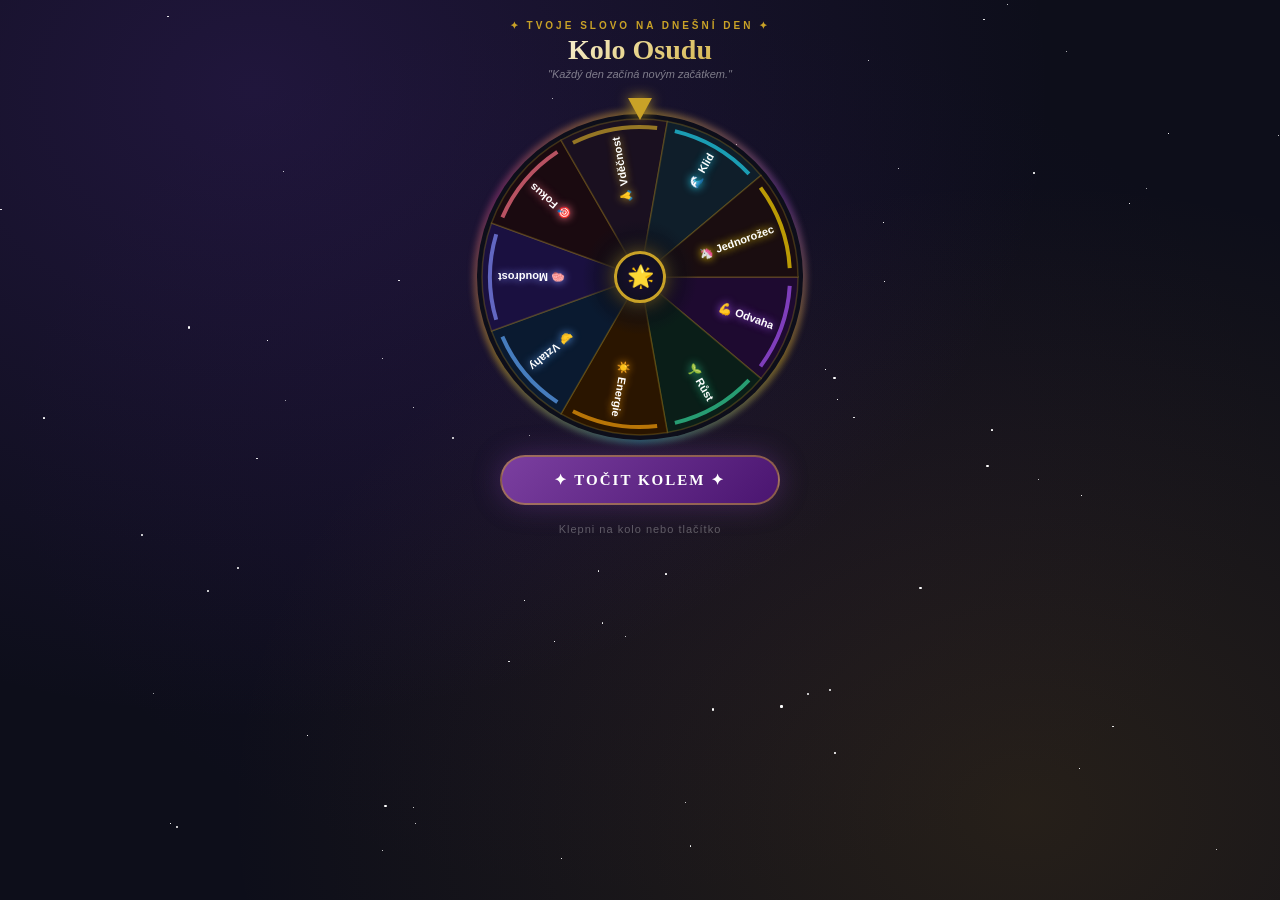
==== commit bc9c61b8: "unicorn" ====
--- a/index.html
+++ b/index.html
@@ -38,6 +38,7 @@
     <div class="fortune-card" id="fortuneCard">
       <div class="f-cat"  id="fCat"></div>
       <span class="f-emoji" id="fEmoji"></span>
+      <img class="f-img" id="fImg" src="" alt="Zlatý bludišťák" />
       <div class="f-title" id="fTitle"></div>
       <div class="f-text"  id="fText"></div>
     </div>
@@ -50,10 +51,10 @@
 <script>
 /* ── Stars ── */
 const starsEl = document.getElementById('stars');
-for (let i = 0; i < 50; i++) {
+for (let i = 0; i < 70; i++) {
   const s = document.createElement('div');
   s.className = 'star';
-  const sz = Math.random() * 2 + 0.5;
+  const sz = Math.random() * 2 + 0.4;
   s.style.cssText =
     'width:'  + sz + 'px;' +
     'height:' + sz + 'px;' +
@@ -63,133 +64,138 @@
   starsEl.appendChild(s);
 }
 
-/* ── Data ── */
+/* ── Segments ── */
 const segments = [
-  { label: '💪 Odvaha',   color: '#1e0a30', accent: '#a855f7' },
-  { label: '🌱 Růst',     color: '#0a1e18', accent: '#34d399' },
-  { label: '☀️ Energie',  color: '#2a1500', accent: '#f59e0b' },
-  { label: '🤝 Vztahy',   color: '#0a1a30', accent: '#60a5fa' },
-  { label: '🧠 Moudrost', color: '#1a1040', accent: '#818cf8' },
-  { label: '🎯 Fokus',    color: '#1a0a10', accent: '#fb7185' },
-  { label: '🙏 Vděčnost', color: '#1a1020', accent: '#c9a227' },
-  { label: '🌊 Klid',     color: '#0f1e2a', accent: '#22d3ee' },
+  { label: '💪 Odvaha',      color: '#1e0a30', accent: '#a855f7' },
+  { label: '🌱 Růst',        color: '#0a1e18', accent: '#34d399' },
+  { label: '☀️ Energie',     color: '#2a1500', accent: '#f59e0b' },
+  { label: '🤝 Vztahy',      color: '#0a1a30', accent: '#60a5fa' },
+  { label: '🧠 Moudrost',    color: '#1a1040', accent: '#818cf8' },
+  { label: '🎯 Fokus',       color: '#1a0a10', accent: '#fb7185' },
+  { label: '🙏 Vděčnost',    color: '#1a1020', accent: '#c9a227' },
+  { label: '🌊 Klid',        color: '#0f1e2a', accent: '#22d3ee' },
+  { label: '🦄 Jednorožec',  color: '#1a0d10', accent: '#ffd700' },
 ];
 
+/* ── Fortunes ── */
 const fortunes = {
   '💪 Odvaha': [
-    { e: '💪', t: 'Jsi silnější, než si myslíš',      x: '"Věc, které se bojíš udělat, je pravděpodobně právě ta, kterou udělat máš."' },
-    { e: '🦁', t: 'Odvaha není absence strachu',       x: '"Odvaha znamená udělat krok vpřed i tehdy, když se ti třesou kolena."' },
-    { e: '🚀', t: 'Jeden odvážný krok',                x: '"Není třeba vidět celé schodiště. Stačí udělat první krok."' },
-    { e: '⚡', t: 'Tvůj čas je teď',                  x: '"Nejlepší moment na začátek byl včera. Druhý nejlepší moment je právě teď."' },
-    { e: '🔥', t: 'Oheň v tobě',                      x: '"Máš v sobě víc síly, než si uvědomuješ. Nech ji zazářit."' },
-    { e: '🏔️', t: 'Hory se dají zdolat',              x: '"Každá velká výzva vypadá nepřekonatelně — až dokud ji nepřekonáš."' },
-    { e: '💫', t: 'Věrnost sobě samému',               x: '"Být sám sebou v době, kdy tě svět chce změnit, je největší čin odvahy."' },
-    { e: '🌟', t: 'Statečnost se vyplácí',             x: '"Lidé, kteří se odvažují více, získávají více — ne proto, že mají štěstí, ale proto, že jednají."' },
-    { e: '🎖️', t: 'Odvaha je sval',                   x: '"Čím víc ji cvičíš, tím silnější je. Dnes je dobrý den na trénink."' },
-    { e: '🌈', t: 'Po bouři vždy vychází slunce',      x: '"Nejtěžší momenty formují nejsilnější charakter. Jsi na dobré cestě."' },
-    { e: '🦅', t: 'Vzlétni',                           x: '"Orel nevzlétne bez větru. Výzvy jsou právě ten vítr, který tě nese výš."' },
+    { e: '💪', t: 'Jsi silnější, než si myslíš',     x: '"Věc, které se bojíš udělat, je pravděpodobně právě ta, kterou udělat máš."' },
+    { e: '🦁', t: 'Odvaha není absence strachu',      x: '"Odvaha znamená udělat krok vpřed i tehdy, když se ti třesou kolena."' },
+    { e: '🚀', t: 'Jeden odvážný krok',               x: '"Není třeba vidět celé schodiště. Stačí udělat první krok."' },
+    { e: '⚡', t: 'Tvůj čas je teď',                 x: '"Nejlepší moment na začátek byl včera. Druhý nejlepší moment je právě teď."' },
+    { e: '🔥', t: 'Oheň v tobě',                     x: '"Máš v sobě víc síly, než si uvědomuješ. Nech ji zazářit."' },
+    { e: '🏔️', t: 'Hory se dají zdolat',             x: '"Každá velká výzva vypadá nepřekonatelně — až dokud ji nepřekonáš."' },
+    { e: '💫', t: 'Věrnost sobě samému',              x: '"Být sám sebou v době, kdy tě svět chce změnit, je největší čin odvahy."' },
+    { e: '🌟', t: 'Statečnost se vyplácí',            x: '"Lidé, kteří se odvažují více, získávají více — ne proto, že mají štěstí, ale proto, že jednají."' },
+    { e: '🎖️', t: 'Odvaha je sval',                  x: '"Čím víc ji cvičíš, tím silnější je. Dnes je dobrý den na trénink."' },
+    { e: '🌈', t: 'Po bouři vždy vychází slunce',     x: '"Nejtěžší momenty formují nejsilnější charakter. Jsi na dobré cestě."' },
+    { e: '🦅', t: 'Vzlétni',                          x: '"Orel nevzlétne bez větru. Výzvy jsou právě ten vítr, který tě nese výš."' },
   ],
   '🌱 Růst': [
-    { e: '🌱', t: 'Každý den trochu lepší',            x: '"Zlepšení o 1 % každý den znamená, že za rok budeš 37krát lepší. Malé kroky mění vše."' },
-    { e: '🌳', t: 'Kořeny a křídla',                   x: '"Růst není vždy viditelný zvenku. Někdy rosteš uvnitř — a to je stejně důležité."' },
-    { e: '📚', t: 'Každá chyba je lekce',              x: '"Neexistují selhání — existují jen experimenty, které tě učí, co příště udělat jinak."' },
-    { e: '🦋', t: 'Proměna probíhá',                   x: '"Housenka neví, že se stane motýlem. A přesto se jím stane. Důvěřuj procesu."' },
-    { e: '💡', t: 'Zvídavost je superschopnost',       x: '"Lidé, kteří se nepřestávají ptát, nikdy nepřestanou růst."' },
-    { e: '🌿', t: 'Trpělivost přináší plody',          x: '"Bambus roste sedm let pod zemí, než vyroste do výšky. Trvá to — ale stojí to za to."' },
-    { e: '🎓', t: 'Učení nikdy nekončí',               x: '"Každý, koho potkáš, ví něco, co ty nevíš. Buď vždy žákem."' },
-    { e: '⬆️', t: 'Jen nahoru',                       x: '"Podívej se na to, kde jsi byl před rokem. Vidíš ten pokrok? Pokračuj."' },
-    { e: '🌺', t: 'Rozkvétáš',                         x: '"Květy nerostou za jeden den. Ale každý den nějak rostou. Ty také."' },
-    { e: '🧩', t: 'Skládačka se skládá',               x: '"Každá zkušenost — dobrá i špatná — je kousek skládačky, která ti dává smysl."' },
-    { e: '🔬', t: 'Zkoumej, objevuj, opakuj',          x: '"Největší objevy vznikají z jednoduché otázky: co by se stalo, kdyby...?"' },
+    { e: '🌱', t: 'Každý den trochu lepší',           x: '"Zlepšení o 1 % každý den znamená, že za rok budeš 37krát lepší. Malé kroky mění vše."' },
+    { e: '🌳', t: 'Kořeny a křídla',                  x: '"Růst není vždy viditelný zvenku. Někdy rosteš uvnitř — a to je stejně důležité."' },
+    { e: '📚', t: 'Každá chyba je lekce',             x: '"Neexistují selhání — existují jen experimenty, které tě učí, co příště udělat jinak."' },
+    { e: '🦋', t: 'Proměna probíhá',                  x: '"Housenka neví, že se stane motýlem. A přesto se jím stane. Důvěřuj procesu."' },
+    { e: '💡', t: 'Zvídavost je superschopnost',      x: '"Lidé, kteří se nepřestávají ptát, nikdy nepřestanou růst."' },
+    { e: '🌿', t: 'Trpělivost přináší plody',         x: '"Bambus roste sedm let pod zemí, než vyroste do výšky. Trvá to — ale stojí to za to."' },
+    { e: '🎓', t: 'Učení nikdy nekončí',              x: '"Každý, koho potkáš, ví něco, co ty nevíš. Buď vždy žákem."' },
+    { e: '⬆️', t: 'Jen nahoru',                      x: '"Podívej se na to, kde jsi byl před rokem. Vidíš ten pokrok? Pokračuj."' },
+    { e: '🌺', t: 'Rozkvétáš',                        x: '"Květy nerostou za jeden den. Ale každý den nějak rostou. Ty také."' },
+    { e: '🧩', t: 'Skládačka se skládá',              x: '"Každá zkušenost — dobrá i špatná — je kousek skládačky, která ti dává smysl."' },
+    { e: '🔬', t: 'Zkoumej, objevuj, opakuj',         x: '"Největší objevy vznikají z jednoduché otázky: co by se stalo, kdyby...?"' },
   ],
   '☀️ Energie': [
-    { e: '☀️', t: 'Září svým světlem',                 x: '"Tvoje energie je nakažlivá. Když jsi naplněný, naplňuješ i ostatní kolem sebe."' },
-    { e: '⚡', t: 'Plný výkon',                        x: '"Dnes máš vše, co potřebuješ, abys zvládl vše, co tě čeká."' },
-    { e: '🏃', t: 'Pohyb je život',                    x: '"I malý pohyb — procházka, hluboký nádech, úsměv — mění tvoji energii okamžitě."' },
-    { e: '🌅', t: 'Nový den, nová energie',            x: '"Každé ráno ti svět dává čistý list. Co na něj dnes napíšeš?"' },
-    { e: '🎵', t: 'Najdi si rytmus',                   x: '"Když děláš to, co tě baví, energie přijde sama. Hledej ty momenty a přidávej jich víc."' },
-    { e: '💎', t: 'Nabitý a připravený',               x: '"Jsi jako diamant — tlak tě nezničí, ale brousí. Tvoje energie roste z každé výzvy."' },
-    { e: '🌊', t: 'Plynout, ne bojovat',               x: '"Když přestaneš plavat proti proudu, zjistíš, jak rychle dokážeš jít vpřed."' },
-    { e: '🔋', t: 'Doplň se',                          x: '"Nezapomínej, že i ti nejsilnější potřebují odpočinek. Dobít energii je produktivní činnost."' },
-    { e: '🌻', t: 'Slunečnice hledá světlo',           x: '"Obklopuj se lidmi a věcmi, které tě nabíjejí — ne vyčerpávají."' },
-    { e: '🎯', t: 'Soustředěná energie',               x: '"Malé množství energie soustředěné správným směrem hýbe horami."' },
-    { e: '🏆', t: 'Dnes je tvůj den',                  x: '"Ne každý den je skvělý — ale něco skvělého se může stát každý den. Buď otevřený."' },
+    { e: '☀️', t: 'Září svým světlem',                x: '"Tvoje energie je nakažlivá. Když jsi naplněný, naplňuješ i ostatní kolem sebe."' },
+    { e: '⚡', t: 'Plný výkon',                       x: '"Dnes máš vše, co potřebuješ, abys zvládl vše, co tě čeká."' },
+    { e: '🏃', t: 'Pohyb je život',                   x: '"I malý pohyb — procházka, hluboký nádech, úsměv — mění tvoji energii okamžitě."' },
+    { e: '🌅', t: 'Nový den, nová energie',           x: '"Každé ráno ti svět dává čistý list. Co na něj dnes napíšeš?"' },
+    { e: '🎵', t: 'Najdi si rytmus',                  x: '"Když děláš to, co tě baví, energie přijde sama. Hledej ty momenty a přidávej jich víc."' },
+    { e: '💎', t: 'Nabitý a připravený',              x: '"Jsi jako diamant — tlak tě nezničí, ale brousí. Tvoje energie roste z každé výzvy."' },
+    { e: '🌊', t: 'Plynout, ne bojovat',              x: '"Když přestaneš plavat proti proudu, zjistíš, jak rychle dokážeš jít vpřed."' },
+    { e: '🔋', t: 'Doplň se',                         x: '"Nezapomínej, že i ti nejsilnější potřebují odpočinek. Dobít energii je produktivní činnost."' },
+    { e: '🌻', t: 'Slunečnice hledá světlo',          x: '"Obklopuj se lidmi a věcmi, které tě nabíjejí — ne vyčerpávají."' },
+    { e: '🎯', t: 'Soustředěná energie',              x: '"Malé množství energie soustředěné správným směrem hýbe horami."' },
+    { e: '🏆', t: 'Dnes je tvůj den',                 x: '"Ne každý den je skvělý — ale něco skvělého se může stát každý den. Buď otevřený."' },
   ],
   '🤝 Vztahy': [
-    { e: '🤝', t: 'Spojení je síla',                   x: '"Nejkrásnější věci v životě se dějí mezi lidmi. Investuj do svých vztahů."' },
-    { e: '❤️', t: 'Dej to první',                      x: '"Úsměv, zájem, vděk — dej to jako první. Uvidíš, co se vrátí."' },
-    { e: '👂', t: 'Umění naslouchat',                  x: '"Lidé si nepamatují, co jsi řekl. Pamatují si, jak jsi je nechal cítit."' },
-    { e: '🌍', t: 'Jsme si více podobní',              x: '"Pod povrchem rozdílů najdeš, že každý chce totéž — být přijat a pochopen."' },
-    { e: '🫂', t: 'Buď přítomný',                      x: '"Nejvzácnější dar, který můžeš dát druhému, je tvoje plná pozornost."' },
-    { e: '🌸', t: 'Láska se vrací',                    x: '"Co dáš světu s otevřeným srdcem, vrátí se k tobě — někdy z nečekaného směru."' },
-    { e: '🔗', t: 'Mosty, ne zdi',                     x: '"Každý nový vztah je most k novému světu. Buduj mosty, ne zdi."' },
-    { e: '💬', t: 'Řekni to',                          x: '"Pokud si myslíš něco pěkného o někom, řekni mu to. Slova mají sílu měnit dny."' },
-    { e: '🤲', t: 'Pomoc se vyplácí',                  x: '"Když pomůžeš někomu vylézt na kopec, sami se ocitnete na vrcholu."' },
-    { e: '🕊️', t: 'Odpusť — sobě i druhým',           x: '"Odpuštění není pro druhé. Je to dar, který dáváš sám sobě."' },
-    { e: '🌟', t: 'Inspiruj ostatní',                  x: '"Tvůj příběh, tvůj přístup k životu — může někoho inspirovat právě dnes."' },
+    { e: '🤝', t: 'Spojení je síla',                  x: '"Nejkrásnější věci v životě se dějí mezi lidmi. Investuj do svých vztahů."' },
+    { e: '❤️', t: 'Dej to první',                     x: '"Úsměv, zájem, vděk — dej to jako první. Uvidíš, co se vrátí."' },
+    { e: '👂', t: 'Umění naslouchat',                 x: '"Lidé si nepamatují, co jsi řekl. Pamatují si, jak jsi je nechal cítit."' },
+    { e: '🌍', t: 'Jsme si více podobní',             x: '"Pod povrchem rozdílů najdeš, že každý chce totéž — být přijat a pochopen."' },
+    { e: '🫂', t: 'Buď přítomný',                     x: '"Nejvzácnější dar, který můžeš dát druhému, je tvoje plná pozornost."' },
+    { e: '🌸', t: 'Láska se vrací',                   x: '"Co dáš světu s otevřeným srdcem, vrátí se k tobě — někdy z nečekaného směru."' },
+    { e: '🔗', t: 'Mosty, ne zdi',                    x: '"Každý nový vztah je most k novému světu. Buduj mosty, ne zdi."' },
+    { e: '💬', t: 'Řekni to',                         x: '"Pokud si myslíš něco pěkného o někom, řekni mu to. Slova mají sílu měnit dny."' },
+    { e: '🤲', t: 'Pomoc se vyplácí',                 x: '"Když pomůžeš někomu vylézt na kopec, sami se ocitnete na vrcholu."' },
+    { e: '🕊️', t: 'Odpusť — sobě i druhým',          x: '"Odpuštění není pro druhé. Je to dar, který dáváš sám sobě."' },
+    { e: '🌟', t: 'Inspiruj ostatní',                 x: '"Tvůj příběh, tvůj přístup k životu — může někoho inspirovat právě dnes."' },
   ],
   '🧠 Moudrost': [
-    { e: '🧠', t: 'Přemýšlej pomalu',                  x: '"Nejlepší rozhodnutí vznikají z klidné mysli, ne z unáhleného momentu."' },
-    { e: '📖', t: 'Moudrost je všude kolem',           x: '"Největší knihovna je tvoje vlastní zkušenost. Ber si z ní ponaučení."' },
-    { e: '🔍', t: 'Ptej se lepší otázky',              x: '"Kvalita tvých odpovědí závisí na kvalitě tvých otázek. Ptej se hlouběji."' },
-    { e: '⚖️', t: 'Rovnováha je moudrost',            x: '"Moudrost není vědět vše — je to vědět, co je právě teď důležité."' },
-    { e: '🌙', t: 'Ticho mluví hlasitě',               x: '"V tichu najdeš odpovědi, které hluk dne zakrývá. Najdi si chvilku."' },
-    { e: '🪞', t: 'Podívej se do zrcadla',             x: '"Největší odhalení o sobě přicházejí tehdy, když jsme upřímní sami se sebou."' },
-    { e: '🧩', t: 'Větší obraz',                       x: '"Když jsi uprostřed problému, těžko vidíš řešení. Ustup o krok a podívej se z dálky."' },
-    { e: '💡', t: 'Vhled přijde náhle',                x: '"Odpověď, kterou hledáš, je už někde v tobě. Dej jí prostor vynořit se."' },
-    { e: '🌿', t: 'Jednoduchost je moudrost',          x: '"Génius není ten, kdo dělá věci složitými. Je to ten, kdo najde jednoduchou cestu."' },
-    { e: '🗺️', t: 'Každá cesta má smysl',             x: '"I odbočky a slepé uličky jsou součástí mapy. Vedou tě tam, kde máš být."' },
-    { e: '🎭', t: 'Perspektiva mění vše',              x: '"Stejný déšť někoho pokvapká, jinému zalijí zahradu. Záleží na úhlu pohledu."' },
+    { e: '🧠', t: 'Přemýšlej pomalu',                 x: '"Nejlepší rozhodnutí vznikají z klidné mysli, ne z unáhleného momentu."' },
+    { e: '📖', t: 'Moudrost je všude kolem',          x: '"Největší knihovna je tvoje vlastní zkušenost. Ber si z ní ponaučení."' },
+    { e: '🔍', t: 'Ptej se lepší otázky',             x: '"Kvalita tvých odpovědí závisí na kvalitě tvých otázek. Ptej se hlouběji."' },
+    { e: '⚖️', t: 'Rovnováha je moudrost',           x: '"Moudrost není vědět vše — je to vědět, co je právě teď důležité."' },
+    { e: '🌙', t: 'Ticho mluví hlasitě',              x: '"V tichu najdeš odpovědi, které hluk dne zakrývá. Najdi si chvilku."' },
+    { e: '🪞', t: 'Podívej se do zrcadla',            x: '"Největší odhalení o sobě přicházejí tehdy, když jsme upřímní sami se sebou."' },
+    { e: '🧩', t: 'Větší obraz',                      x: '"Když jsi uprostřed problému, těžko vidíš řešení. Ustup o krok a podívej se z dálky."' },
+    { e: '💡', t: 'Vhled přijde náhle',               x: '"Odpověď, kterou hledáš, je už někde v tobě. Dej jí prostor vynořit se."' },
+    { e: '🌿', t: 'Jednoduchost je moudrost',         x: '"Génius není ten, kdo dělá věci složitými. Je to ten, kdo najde jednoduchou cestu."' },
+    { e: '🗺️', t: 'Každá cesta má smysl',            x: '"I odbočky a slepé uličky jsou součástí mapy. Vedou tě tam, kde máš být."' },
+    { e: '🎭', t: 'Perspektiva mění vše',             x: '"Stejný déšť někoho pokvapká, jinému zalijí zahradu. Záleží na úhlu pohledu."' },
   ],
   '🎯 Fokus': [
-    { e: '🎯', t: 'Jeden krok najednou',               x: '"Nemusíš vidět celou cestu. Stačí udělat další krok, který vidíš před sebou."' },
-    { e: '🏹', t: 'Zamiř a vystřel',                   x: '"Dokonalá příprava bez akce je jen sen. Dnes udělej aspoň jednu konkrétní věc."' },
-    { e: '⏰', t: 'Přítomný okamžik je dar',           x: '"Minulost je historie, budoucnost je záhada — přítomnost je dar. Proto se jmenuje present."' },
-    { e: '🔭', t: 'Jasná vize',                        x: '"Když víš, kam jdeš, každé rozhodnutí se stává jednodušším."' },
-    { e: '📌', t: 'Prioritizuj bez výčitek',           x: '"Říct ne něčemu znamená říct ano něčemu důležitějšímu."' },
-    { e: '🌊', t: 'Stav plynutí',                      x: '"Nejproduktivnější stav nastává, když se úplně ponoříš do toho, co děláš. Najdi si cestu tam."' },
-    { e: '🕰️', t: 'Čas je tvůj nejcennější zdroj',   x: '"Kam směřuje tvoje pozornost, tam směřuje tvůj život. Vyber si moudře."' },
-    { e: '🎻', t: 'Opakováním k mistrovství',          x: '"Mistři nejsou ti, kteří dělají věci jednou dokonale. Jsou to ti, kteří je dělají znovu a znovu."' },
-    { e: '💻', t: 'Hluboká práce se vyplácí',         x: '"Hodina soustředěné práce je více než čtyři hodiny s rozptýleními. Chraň svoji pozornost."' },
-    { e: '🧘', t: 'Méně je více',                      x: '"Dělat méně věcí lépe je efektivnější než dělat vše průměrně."' },
-    { e: '🎪', t: 'Každý den, každý krok',             x: '"Konzistentnost poráží genialitu. Ti, co vydrží, vyhrají."' },
+    { e: '🎯', t: 'Jeden krok najednou',              x: '"Nemusíš vidět celou cestu. Stačí udělat další krok, který vidíš před sebou."' },
+    { e: '🏹', t: 'Zamiř a vystřel',                  x: '"Dokonalá příprava bez akce je jen sen. Dnes udělej aspoň jednu konkrétní věc."' },
+    { e: '⏰', t: 'Přítomný okamžik je dar',          x: '"Minulost je historie, budoucnost je záhada — přítomnost je dar. Proto se jmenuje present."' },
+    { e: '🔭', t: 'Jasná vize',                       x: '"Když víš, kam jdeš, každé rozhodnutí se stává jednodušším."' },
+    { e: '📌', t: 'Prioritizuj bez výčitek',          x: '"Říct ne něčemu znamená říct ano něčemu důležitějšímu."' },
+    { e: '🌊', t: 'Stav plynutí',                     x: '"Nejproduktivnější stav nastává, když se úplně ponoříš do toho, co děláš. Najdi si cestu tam."' },
+    { e: '🕰️', t: 'Čas je tvůj nejcennější zdroj',  x: '"Kam směřuje tvoje pozornost, tam směřuje tvůj život. Vyber si moudře."' },
+    { e: '🎻', t: 'Opakováním k mistrovství',         x: '"Mistři nejsou ti, kteří dělají věci jednou dokonale. Jsou to ti, kteří je dělají znovu a znovu."' },
+    { e: '💻', t: 'Hluboká práce se vyplácí',        x: '"Hodina soustředěné práce je více než čtyři hodiny s rozptýleními. Chraň svoji pozornost."' },
+    { e: '🧘', t: 'Méně je více',                     x: '"Dělat méně věcí lépe je efektivnější než dělat vše průměrně."' },
+    { e: '🎪', t: 'Každý den, každý krok',            x: '"Konzistentnost poráží genialitu. Ti, co vydrží, vyhrají."' },
   ],
   '🙏 Vděčnost': [
-    { e: '🙏', t: 'Tři důvody k úsměvu',              x: '"Teď, právě teď, máš v životě aspoň tři věci, za které můžeš být vděčný. Vzpomeň na ně."' },
-    { e: '🌅', t: 'Privilegium tohoto dne',            x: '"Ne každý, kdo včera usnul, se dnes ráno probudil. Tento den je dar."' },
-    { e: '💛', t: 'Dostatek',                          x: '"Když si řekneš dost místo víc, objeví se klid, o kterém jsi ani netušil, že ho máš."' },
-    { e: '🌺', t: 'Krása v maličkostech',              x: '"První káva ráno. Smích přítele. Teplé slunce na tváři. To jsou malé zázraky."' },
-    { e: '📝', t: 'Zaznamenej to',                     x: '"Co zapíšeš, zůstane. Napiš dnes jednu věc, za kterou jsi vděčný — a přečti si ji zítra."' },
-    { e: '🤗', t: 'Vděčnost otevírá dveře',           x: '"Vděčnost mění to, co máme, na dostatek. A dostatek je základ pro vše ostatní."' },
-    { e: '🌿', t: 'Kořeny vděčnosti',                  x: '"Když jsi vděčný za to, co máš, přitahuješ více toho, co chceš."' },
-    { e: '✨', t: 'Zázraky existují',                  x: '"Říkáme si, že zázraky neexistují — a přitom jsme jimi obklopeni každý den."' },
-    { e: '💌', t: 'Řekni díky',                        x: '"Je ve tvém životě někdo, komu jsi dlouho neřekl díky? Dnes je na to správný den."' },
-    { e: '🏡', t: 'Domov je tam, kde jsou lidé',       x: '"Největší bohatství nepočítáme v penězích, ale v lidech, které máme kolem sebe."' },
-    { e: '🌙', t: 'I náročné dny mají hodnotu',        x: '"Za náročné dny jsme vděční později — naučily nás něco, co lehké dny nemohly."' },
+    { e: '🙏', t: 'Tři důvody k úsměvu',             x: '"Teď, právě teď, máš v životě aspoň tři věci, za které můžeš být vděčný. Vzpomeň na ně."' },
+    { e: '🌅', t: 'Privilegium tohoto dne',           x: '"Ne každý, kdo včera usnul, se dnes ráno probudil. Tento den je dar."' },
+    { e: '💛', t: 'Dostatek',                         x: '"Když si řekneš dost místo víc, objeví se klid, o kterém jsi ani netušil, že ho máš."' },
+    { e: '🌺', t: 'Krása v maličkostech',             x: '"První káva ráno. Smích přítele. Teplé slunce na tváři. To jsou malé zázraky."' },
+    { e: '📝', t: 'Zaznamenej to',                    x: '"Co zapíšeš, zůstane. Napiš dnes jednu věc, za kterou jsi vděčný — a přečti si ji zítra."' },
+    { e: '🤗', t: 'Vděčnost otevírá dveře',          x: '"Vděčnost mění to, co máme, na dostatek. A dostatek je základ pro vše ostatní."' },
+    { e: '🌿', t: 'Kořeny vděčnosti',                 x: '"Když jsi vděčný za to, co máš, přitahuješ více toho, co chceš."' },
+    { e: '✨', t: 'Zázraky existují',                 x: '"Říkáme si, že zázraky neexistují — a přitom jsme jimi obklopeni každý den."' },
+    { e: '💌', t: 'Řekni díky',                       x: '"Je ve tvém životě někdo, komu jsi dlouho neřekl díky? Dnes je na to správný den."' },
+    { e: '🏡', t: 'Domov je tam, kde jsou lidé',      x: '"Největší bohatství nepočítáme v penězích, ale v lidech, které máme kolem sebe."' },
+    { e: '🌙', t: 'I náročné dny mají hodnotu',       x: '"Za náročné dny jsme vděční později — naučily nás něco, co lehké dny nemohly."' },
   ],
   '🌊 Klid': [
-    { e: '🌊', t: 'Dýchej',                            x: '"Tři hluboké nádechy mohou změnit tvůj den. Vyzkoušej to hned teď."' },
-    { e: '🕊️', t: 'Klid je volba',                    x: '"Nemůžeš ovládat vítr, ale můžeš nastavit plachty. Vyber si svoji reakci."' },
-    { e: '🌿', t: 'Uklidni se',                        x: '"Ne vše vyžaduje tvoji okamžitou reakci. Některé věci se vyřeší samy, když jim dáš čas."' },
-    { e: '🌙', t: 'Noc přináší perspektivu',           x: '"Většina věcí, které nás dnes trápí, bude zítra menší. A za rok si je sotva budeme pamatovat."' },
-    { e: '🏞️', t: 'Příroda léčí',                    x: '"Pět minut na čerstvém vzduchu mění chemii mozgu. Vyjdi ven — i když jen na chvíli."' },
-    { e: '☁️', t: 'Myšlenky jsou jako mraky',          x: '"Myšlenky přicházejí a odcházejí jako mraky. Nejsi povinen každou z nich přijmout za svou."' },
-    { e: '🎶', t: 'Ticho je hudba',                    x: '"V tichu mezi notami je stejná hudba jako v notách samotných. Najdi si ticho."' },
-    { e: '🌸', t: 'Přijetí jako síla',                 x: '"Přijmout situaci neznamená vzdát se. Znamená to zvolit si energii pro to, co můžeš změnit."' },
-    { e: '🏖️', t: 'Dovolená od starostí',             x: '"Dopřej si dnes aspoň patnáct minut, během kterých nebudeš řešit nic. Jen existovat."' },
-    { e: '🧘', t: 'Střed bouře',                       x: '"Uprostřed tornáda je tiché oko. I uprostřed tvého nejrušnějšího dne můžeš najít vnitřní střed."' },
-    { e: '💧', t: 'Voda najde cestu',                  x: '"Buď jako voda — měkká, ale vytrvalá. Teče kolem překážek, ne skrz ně, a nakonec dosáhne moře."' },
+    { e: '🌊', t: 'Dýchej',                           x: '"Tři hluboké nádechy mohou změnit tvůj den. Vyzkoušej to hned teď."' },
+    { e: '🕊️', t: 'Klid je volba',                   x: '"Nemůžeš ovládat vítr, ale můžeš nastavit plachty. Vyber si svoji reakci."' },
+    { e: '🌿', t: 'Uklidni se',                       x: '"Ne vše vyžaduje tvoji okamžitou reakci. Některé věci se vyřeší samy, když jim dáš čas."' },
+    { e: '🌙', t: 'Noc přináší perspektivu',          x: '"Většina věcí, které nás dnes trápí, bude zítra menší. A za rok si je sotva budeme pamatovat."' },
+    { e: '🏞️', t: 'Příroda léčí',                   x: '"Pět minut na čerstvém vzduchu mění chemii mozgu. Vyjdi ven — i když jen na chvíli."' },
+    { e: '☁️', t: 'Myšlenky jsou jako mraky',         x: '"Myšlenky přicházejí a odcházejí jako mraky. Nejsi povinen každou z nich přijmout za svou."' },
+    { e: '🎶', t: 'Ticho je hudba',                   x: '"V tichu mezi notami je stejná hudba jako v notách samotných. Najdi si ticho."' },
+    { e: '🌸', t: 'Přijetí jako síla',                x: '"Přijmout situaci neznamená vzdát se. Znamená to zvolit si energii pro to, co můžeš změnit."' },
+    { e: '🏖️', t: 'Dovolená od starostí',            x: '"Dopřej si dnes aspoň patnáct minut, během kterých nebudeš řešit nic. Jen existovat."' },
+    { e: '🧘', t: 'Střed bouře',                      x: '"Uprostřed tornáda je tiché oko. I uprostřed tvého nejrušnějšího dne můžeš najít vnitřní střed."' },
+    { e: '💧', t: 'Voda najde cestu',                 x: '"Buď jako voda — měkká, ale vytrvalá. Teče kolem překážek, ne skrz ně, a nakonec dosáhne moře."' },
+  ],
+  '🦄 Jednorožec': [
+    { e: '🦄', t: 'Zlatý bludišťák ti žehná!', x: '"Vidět zlatého bludišťáka je vzácné znamení. Dnes je tvůj den plný zlatého štěstí a magické energie."', img: '[data-uri]' },
   ],
 };
 
-/* ── Shuffle logic (no repeats until pool exhausted) ── */
+/* ── Shuffle (no repeats until pool exhausted) ── */
 const shown = {};
 segments.forEach(s => { shown[s.label] = []; });
 
 function getNext(label) {
-  const pool = fortunes[label];
-  const s    = shown[label];
-  let avail  = pool.map((_, i) => i).filter(i => !s.includes(i));
+  const pool  = fortunes[label];
+  const seen  = shown[label];
+  let avail   = pool.map((_, i) => i).filter(i => !seen.includes(i));
   if (!avail.length) { shown[label] = []; avail = pool.map((_, i) => i); }
   const idx = avail[Math.floor(Math.random() * avail.length)];
   shown[label].push(idx);
@@ -197,12 +203,12 @@
 }
 
 /* ── Canvas wheel ── */
-const canvas = document.getElementById('wheel');
-const ctx    = canvas.getContext('2d');
-const SIZE = 320, CX = 160, CY = 160, R = 158;
-const SEG  = (Math.PI * 2) / segments.length;
-let angle   = 0;
-let spinning = false;
+const canvas  = document.getElementById('wheel');
+const ctx     = canvas.getContext('2d');
+const SIZE    = 320, CX = 160, CY = 160, R = 158;
+const SEG     = (Math.PI * 2) / segments.length;
+let angle     = 0;
+let spinning  = false;
 
 function draw(a) {
   ctx.clearRect(0, 0, SIZE, SIZE);
@@ -212,7 +218,6 @@
     const e = s + SEG;
     const m = s + SEG / 2;
 
-    /* Segment fill */
     ctx.beginPath();
     ctx.moveTo(CX, CY);
     ctx.arc(CX, CY, R, s, e);
@@ -220,7 +225,6 @@
     ctx.fillStyle = seg.color;
     ctx.fill();
 
-    /* Divider stroke */
     ctx.beginPath();
     ctx.moveTo(CX, CY);
     ctx.arc(CX, CY, R, s, e);
@@ -229,29 +233,26 @@
     ctx.lineWidth   = 1.5;
     ctx.stroke();
 
-    /* Accent arc */
     ctx.beginPath();
     ctx.arc(CX, CY, R - 8, s + 0.06, e - 0.06);
-    ctx.strokeStyle  = seg.accent;
-    ctx.lineWidth    = 4;
-    ctx.globalAlpha  = 0.7;
+    ctx.strokeStyle = seg.accent;
+    ctx.lineWidth   = 4;
+    ctx.globalAlpha = 0.7;
     ctx.stroke();
-    ctx.globalAlpha  = 1;
-
-    /* Label */
+    ctx.globalAlpha = 1;
+
     ctx.save();
     ctx.translate(CX, CY);
     ctx.rotate(m);
-    ctx.textAlign     = 'right';
-    ctx.font          = 'bold 11px Arial,sans-serif';
-    ctx.fillStyle     = '#fff';
-    ctx.shadowColor   = seg.accent;
-    ctx.shadowBlur    = 8;
+    ctx.textAlign   = 'right';
+    ctx.font        = 'bold 11px Arial,sans-serif';
+    ctx.fillStyle   = '#fff';
+    ctx.shadowColor = seg.accent;
+    ctx.shadowBlur  = 8;
     ctx.fillText(seg.label, R - 16, 4);
     ctx.restore();
   });
 
-  /* Centre vignette */
   const g = ctx.createRadialGradient(CX, CY, 22, CX, CY, 58);
   g.addColorStop(0, 'rgba(13,14,26,0.9)');
   g.addColorStop(1, 'rgba(13,14,26,0)');
@@ -294,35 +295,46 @@
   requestAnimationFrame(frame);
 }
 
-/* ── Reveal fortune card ── */
+/* ── Reveal ── */
 function reveal(a) {
   const n   = (((-a - Math.PI / 2) % (Math.PI * 2)) + Math.PI * 2) % (Math.PI * 2);
   const idx = Math.floor(n / SEG) % segments.length;
   const seg = segments[idx];
   const f   = getNext(seg.label);
 
-  const card = document.getElementById('fortuneCard');
+  const card   = document.getElementById('fortuneCard');
+  const imgEl  = document.getElementById('fImg');
+  const emojiEl = document.getElementById('fEmoji');
+
   card.style.display     = 'block';
   card.style.borderColor = seg.accent + '80';
 
-  document.getElementById('fCat').textContent   = seg.label;
-  document.getElementById('fCat').style.color   = seg.accent;
-  document.getElementById('fEmoji').textContent = f.e;
+  document.getElementById('fCat').textContent  = seg.label;
+  document.getElementById('fCat').style.color  = seg.accent;
+
+  if (f.img) {
+    emojiEl.textContent  = '';
+    imgEl.src            = f.img;
+    imgEl.style.display  = 'block';
+  } else {
+    emojiEl.textContent  = f.e;
+    imgEl.style.display  = 'none';
+    imgEl.src            = '';
+  }
+
   document.getElementById('fTitle').textContent = f.t;
   document.getElementById('fText').textContent  = f.x;
 
   card.classList.add('visible');
 }
 
-/* ── Event listeners ── */
+/* ── Events ── */
 canvas.addEventListener('click', spin);
-canvas.addEventListener('touchend', function (e) { e.preventDefault(); spin(); }, { passive: false });
-
+canvas.addEventListener('touchend', e => { e.preventDefault(); spin(); }, { passive: false });
 document.getElementById('hub').addEventListener('click', spin);
-document.getElementById('hub').addEventListener('touchend', function (e) { e.preventDefault(); spin(); }, { passive: false });
-
+document.getElementById('hub').addEventListener('touchend', e => { e.preventDefault(); spin(); }, { passive: false });
 document.getElementById('spinBtn').addEventListener('click', spin);
 </script>
 
 </body>
-</html>
+</html>
--- a/style.css
+++ b/style.css
@@ -1,39 +1,46 @@
 /* ========================================
-   Kolo Osudu – styles
+   Kolo Osudu – styles (mobile-first)
    ======================================== */
 
 /* Reset */
-* {
+*, *::before, *::after {
   margin: 0;
   padding: 0;
   box-sizing: border-box;
   -webkit-tap-highlight-color: transparent;
 }
 
-/* ── Layout ── */
+/* ── Full-page background ── */
+html, body {
+  min-height: 100%;
+  background: #0d0e1a;
+}
+
 body {
-  background: #0d0e1a;
-}
-
+  background-color: #0d0e1a;
+  background-image:
+    radial-gradient(ellipse at 20% 10%, rgba(100, 50, 180, 0.22) 0%, transparent 55%),
+    radial-gradient(ellipse at 80% 90%, rgba(180, 130, 20, 0.15) 0%, transparent 55%),
+    radial-gradient(ellipse at 50% 50%, rgba(60, 20, 100, 0.10) 0%, transparent 70%);
+  background-attachment: fixed;
+}
+
+/* ── Wrap ── */
 .wrap {
-  background: #0d0e1a;
-  background-image:
-    radial-gradient(ellipse at 20% 10%, rgba(100, 50, 180, 0.18) 0%, transparent 55%),
-    radial-gradient(ellipse at 80% 90%, rgba(180, 130, 20, 0.12) 0%, transparent 55%);
   font-family: Georgia, 'Times New Roman', serif;
   color: #fff;
   display: flex;
   flex-direction: column;
   align-items: center;
-  padding: 16px 16px 32px;
+  padding: 20px 16px 40px;
   min-height: 100vh;
   position: relative;
-  overflow: hidden;
+  overflow-x: hidden;
 }
 
 /* ── Stars ── */
 .stars {
-  position: absolute;
+  position: fixed;
   inset: 0;
   pointer-events: none;
   z-index: 0;
@@ -47,7 +54,7 @@
 }
 
 @keyframes twinkle {
-  from { opacity: 0.1; }
+  from { opacity: 0.05; }
   to   { opacity: 0.85; }
 }
 
@@ -58,12 +65,12 @@
   display: flex;
   flex-direction: column;
   align-items: center;
-  gap: 14px;
-  width: 100%;
-  max-width: 420px;
-}
-
-/* ── Header text ── */
+  gap: 16px;
+  width: 100%;
+  max-width: 400px;
+}
+
+/* ── Header ── */
 .subtitle {
   font-size: 10px;
   font-weight: 600;
@@ -76,7 +83,7 @@
 }
 
 h1 {
-  font-size: 28px;
+  font-size: clamp(22px, 7vw, 30px);
   font-weight: 900;
   background: linear-gradient(135deg, #fff 0%, #e8d48b 50%, #c9a227 100%);
   -webkit-background-clip: text;
@@ -88,7 +95,7 @@
 }
 
 .tagline {
-  font-size: 12px;
+  font-size: 11px;
   color: rgba(255, 255, 255, 0.45);
   font-style: italic;
   text-align: center;
@@ -106,9 +113,9 @@
 .pointer {
   width: 0;
   height: 0;
-  border-left: 13px solid transparent;
-  border-right: 13px solid transparent;
-  border-top: 24px solid #c9a227;
+  border-left: 12px solid transparent;
+  border-right: 12px solid transparent;
+  border-top: 22px solid #c9a227;
   filter: drop-shadow(0 0 7px rgba(201, 162, 39, 0.95));
   z-index: 10;
   position: relative;
@@ -117,17 +124,15 @@
 
 .wheel-wrapper {
   position: relative;
-  width: 320px;
-  height: 320px;
-}
-
-/* Glowing animated ring behind canvas */
+  /* fluid size: full width on tiny screens, max 320px */
+  width: min(320px, calc(100vw - 48px));
+  height: min(320px, calc(100vw - 48px));
+}
+
+/* Glowing animated ring */
 .glow-ring {
   position: absolute;
-  top: -7px;
-  left: -7px;
-  right: -7px;
-  bottom: -7px;
+  top: -7px; left: -7px; right: -7px; bottom: -7px;
   border-radius: 50%;
   background: conic-gradient(
     from 0deg,
@@ -141,10 +146,7 @@
 
 .glow-bg {
   position: absolute;
-  top: -3px;
-  left: -3px;
-  right: -3px;
-  bottom: -3px;
+  top: -3px; left: -3px; right: -3px; bottom: -3px;
   border-radius: 50%;
   background: #0d0e1a;
   z-index: 1;
@@ -158,29 +160,27 @@
   position: relative;
   z-index: 2;
   border-radius: 50%;
-  width: 320px;
-  height: 320px;
+  width: 100%;
+  height: 100%;
   cursor: pointer;
   touch-action: manipulation;
   display: block;
 }
 
-/* Hub / centre button */
+/* Hub */
 .hub {
   position: absolute;
-  top: 50%;
-  left: 50%;
+  top: 50%; left: 50%;
   transform: translate(-50%, -50%);
   z-index: 10;
-  width: 52px;
-  height: 52px;
+  width: 52px; height: 52px;
   border-radius: 50%;
   background: radial-gradient(circle, #1a1030 0%, #0d0e1a 100%);
   border: 3px solid #c9a227;
   display: flex;
   align-items: center;
   justify-content: center;
-  font-size: 24px;
+  font-size: 22px;
   box-shadow: 0 0 18px rgba(201, 162, 39, 0.5);
   cursor: pointer;
   touch-action: manipulation;
@@ -189,7 +189,7 @@
 }
 
 .hub:active {
-  transform: translate(-50%, -50%) scale(0.93);
+  transform: translate(-50%, -50%) scale(0.92);
 }
 
 /* ── Spin button ── */
@@ -198,11 +198,11 @@
   border: 2px solid rgba(201, 162, 39, 0.5);
   color: #fff;
   font-family: Georgia, serif;
-  font-size: 15px;
+  font-size: 14px;
   font-weight: 700;
   padding: 14px 0;
   border-radius: 50px;
-  width: 280px;
+  width: min(280px, calc(100vw - 64px));
   cursor: pointer;
   letter-spacing: 2px;
   text-transform: uppercase;
@@ -212,15 +212,8 @@
   user-select: none;
 }
 
-.spin-btn:active {
-  transform: scale(0.97);
-}
-
-.spin-btn:disabled {
-  opacity: 0.45;
-  cursor: not-allowed;
-  transform: none;
-}
+.spin-btn:active  { transform: scale(0.97); }
+.spin-btn:disabled { opacity: 0.45; cursor: not-allowed; transform: none; }
 
 /* ── Fortune card ── */
 .fortune-card {
@@ -232,15 +225,13 @@
   );
   border: 1px solid rgba(201, 162, 39, 0.4);
   border-radius: 18px;
-  padding: 20px 18px;
+  padding: 20px 16px;
   text-align: center;
   box-shadow: 0 0 36px rgba(123, 63, 160, 0.2);
   display: none;
 }
 
-.fortune-card.visible {
-  display: block;
-}
+.fortune-card.visible { display: block; }
 
 .f-cat {
   font-size: 10px;
@@ -252,13 +243,20 @@
 }
 
 .f-emoji {
-  font-size: 36px;
+  font-size: 34px;
   margin-bottom: 8px;
   display: block;
 }
 
+.f-img {
+  display: none;
+  width: min(180px, 55vw);
+  border-radius: 12px;
+  margin: 8px auto;
+}
+
 .f-title {
-  font-size: 17px;
+  font-size: 16px;
   font-weight: 700;
   margin-bottom: 8px;
   color: #e8d48b;
@@ -272,7 +270,7 @@
   font-family: Arial, sans-serif;
 }
 
-/* ── Footer instruction ── */
+/* ── Footer ── */
 .instruction {
   font-size: 11px;
   color: rgba(255, 255, 255, 0.3);
@@ -280,3 +278,11 @@
   text-align: center;
   font-family: Arial, sans-serif;
 }
+
+/* ── Tablet / desktop ── */
+@media (min-width: 480px) {
+  .container { max-width: 420px; gap: 18px; }
+  h1 { font-size: 28px; }
+  .spin-btn { font-size: 15px; }
+  .f-text { font-size: 14px; }
+}
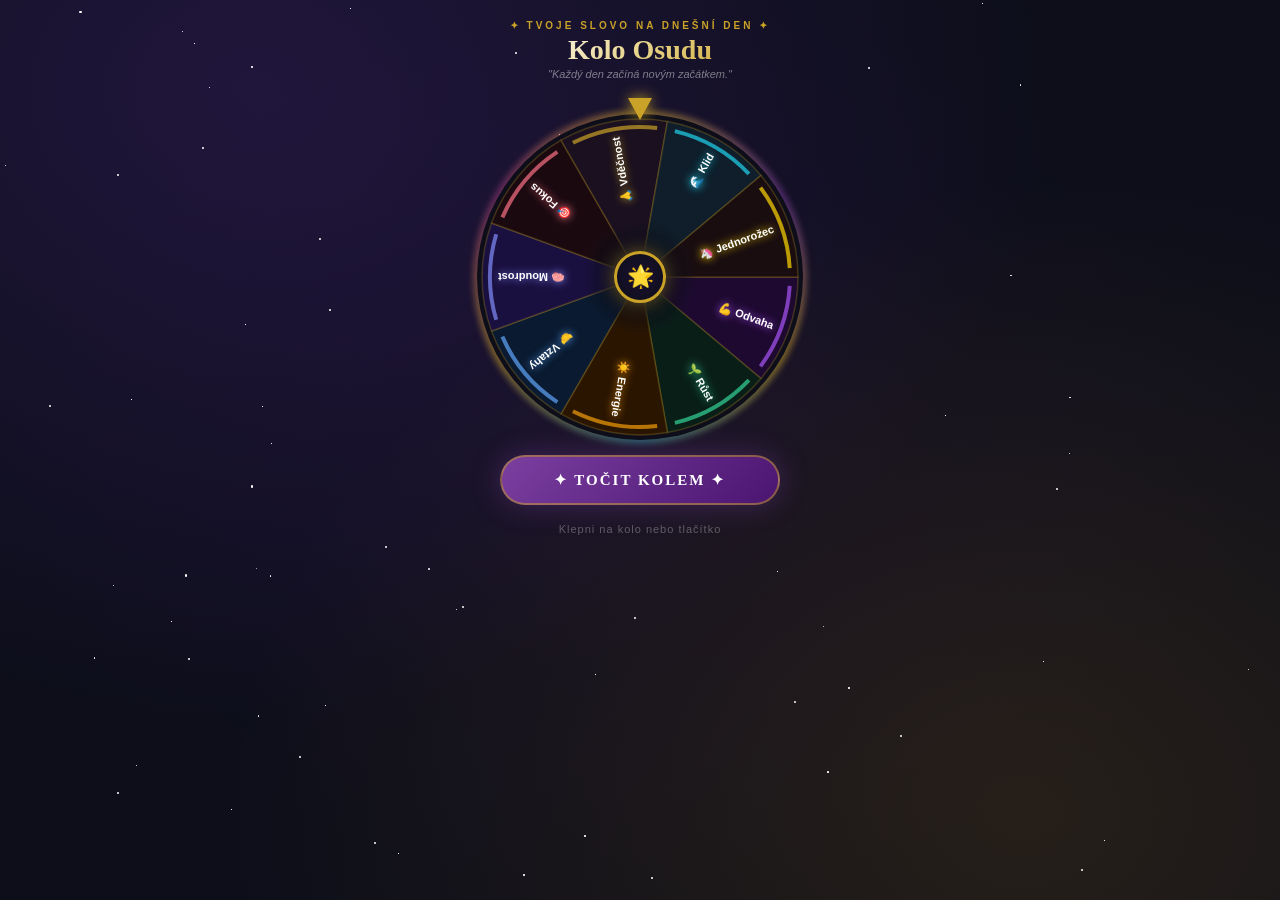
==== commit e8ae13c0: "obrazok" ====
--- a/index.html
+++ b/index.html
@@ -38,7 +38,7 @@
     <div class="fortune-card" id="fortuneCard">
       <div class="f-cat"  id="fCat"></div>
       <span class="f-emoji" id="fEmoji"></span>
-      <img class="f-img" id="fImg" src="" alt="Zlatý bludišťák" />
+      <img class="f-img" id="fImg" data-bludistak="[data-uri]" src="" alt="Zlatý bludišťák" />
       <div class="f-title" id="fTitle"></div>
       <div class="f-text"  id="fText"></div>
     </div>
@@ -184,7 +184,7 @@
     { e: '💧', t: 'Voda najde cestu',                 x: '"Buď jako voda — měkká, ale vytrvalá. Teče kolem překážek, ne skrz ně, a nakonec dosáhne moře."' },
   ],
   '🦄 Jednorožec': [
-    { e: '🦄', t: 'Zlatý bludišťák ti žehná!', x: '"Vidět zlatého bludišťáka je vzácné znamení. Dnes je tvůj den plný zlatého štěstí a magické energie."', img: '[data-uri]' },
+    { e: '🦄', t: 'Zlatý bludišťák ti gratuluje!', x: '"Vidět zlatého bludišťáka je vzácné znamení. Dnes je tvůj den plný zlatého štěstí a magické energie."', img: true },
   ],
 };
 
--- a/style.css
+++ b/style.css
@@ -250,9 +250,13 @@
 
 .f-img {
   display: none;
-  width: min(180px, 55vw);
-  border-radius: 12px;
-  margin: 8px auto;
+  max-width: min(200px, 60vw);
+  width: 100%;
+  height: auto;
+  border-radius: 16px;
+  margin: 10px auto;
+  object-fit: contain;
+  -webkit-transform: translateZ(0); /* GPU layer — fixes rendering on iOS */
 }
 
 .f-title {
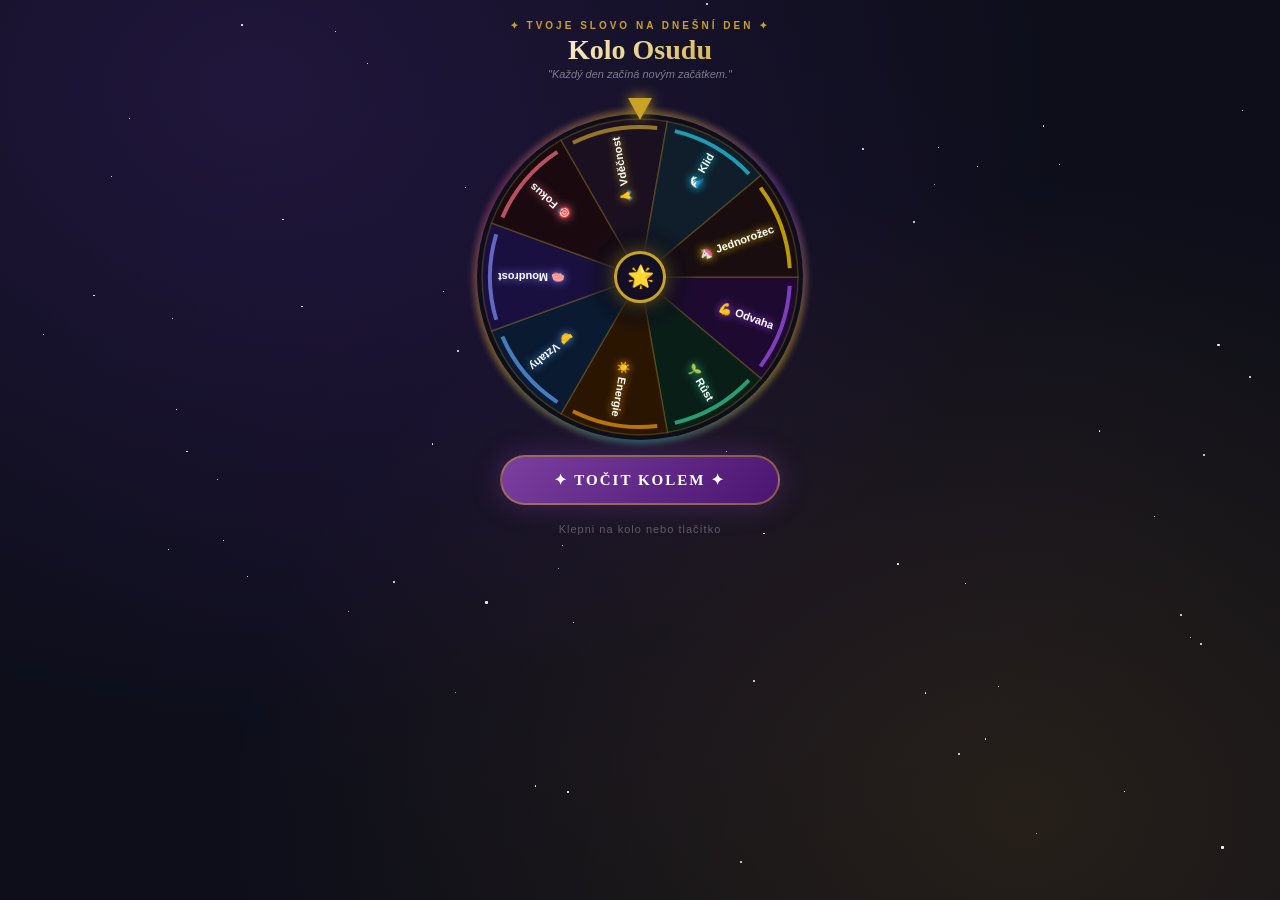
==== commit e267e3c6: "img" ====
--- a/index.html
+++ b/index.html
@@ -38,7 +38,7 @@
     <div class="fortune-card" id="fortuneCard">
       <div class="f-cat"  id="fCat"></div>
       <span class="f-emoji" id="fEmoji"></span>
-      <img class="f-img" id="fImg" data-bludistak="[data-uri]" src="" alt="Zlatý bludišťák" />
+      <img class="f-img" id="fImg" data-bludistak="bludistak.png" src="" alt="Zlatý bludišťák" />
       <div class="f-title" id="fTitle"></div>
       <div class="f-text"  id="fText"></div>
     </div>
@@ -184,7 +184,7 @@
     { e: '💧', t: 'Voda najde cestu',                 x: '"Buď jako voda — měkká, ale vytrvalá. Teče kolem překážek, ne skrz ně, a nakonec dosáhne moře."' },
   ],
   '🦄 Jednorožec': [
-    { e: '🦄', t: 'Zlatý bludišťák ti gratuluje!', x: '"Vidět zlatého bludišťáka je vzácné znamení. Dnes je tvůj den plný zlatého štěstí a magické energie."', img: true },
+    { e: '🦄', t: 'Zlatý bludišťák ti žehná!', x: '"Vidět zlatého bludišťáka je vzácné znamení. Dnes je tvůj den plný zlatého štěstí a magické energie."', img: true },
   ],
 };
 
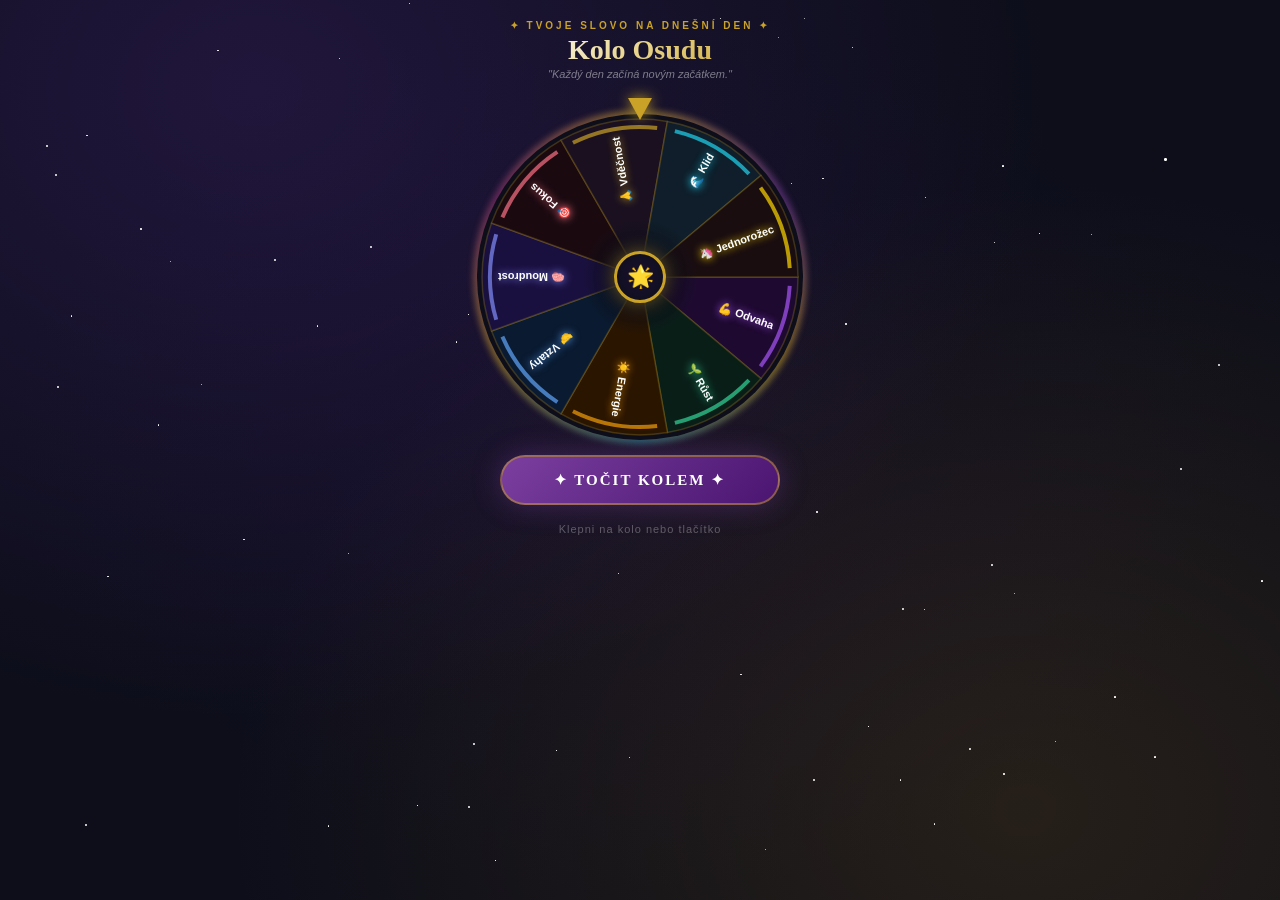
==== commit d0bc03ba: "final" ====
--- a/index.html
+++ b/index.html
@@ -38,7 +38,7 @@
     <div class="fortune-card" id="fortuneCard">
       <div class="f-cat"  id="fCat"></div>
       <span class="f-emoji" id="fEmoji"></span>
-      <img class="f-img" id="fImg" data-bludistak="bludistak.png" src="" alt="Zlatý bludišťák" />
+      <img class="f-img" id="fImg" data-bludistak="bludistak.png" src="bludistak.png" alt="Zlatý bludišťák" />
       <div class="f-title" id="fTitle"></div>
       <div class="f-text"  id="fText"></div>
     </div>
@@ -184,7 +184,7 @@
     { e: '💧', t: 'Voda najde cestu',                 x: '"Buď jako voda — měkká, ale vytrvalá. Teče kolem překážek, ne skrz ně, a nakonec dosáhne moře."' },
   ],
   '🦄 Jednorožec': [
-    { e: '🦄', t: 'Zlatý bludišťák ti žehná!', x: '"Vidět zlatého bludišťáka je vzácné znamení. Dnes je tvůj den plný zlatého štěstí a magické energie."', img: true },
+    { e: '🦄', t: 'Zlatý bludišťák ti gratuluje!', x: '"Vidět zlatého bludišťáka je vzácné znamení. Dnes je tvůj den plný zlatého štěstí a magické energie."', img: true },
   ],
 };
 
--- a/style.css
+++ b/style.css
@@ -257,6 +257,7 @@
   margin: 10px auto;
   object-fit: contain;
   -webkit-transform: translateZ(0); /* GPU layer — fixes rendering on iOS */
+  transform: translateZ(0);
 }
 
 .f-title {
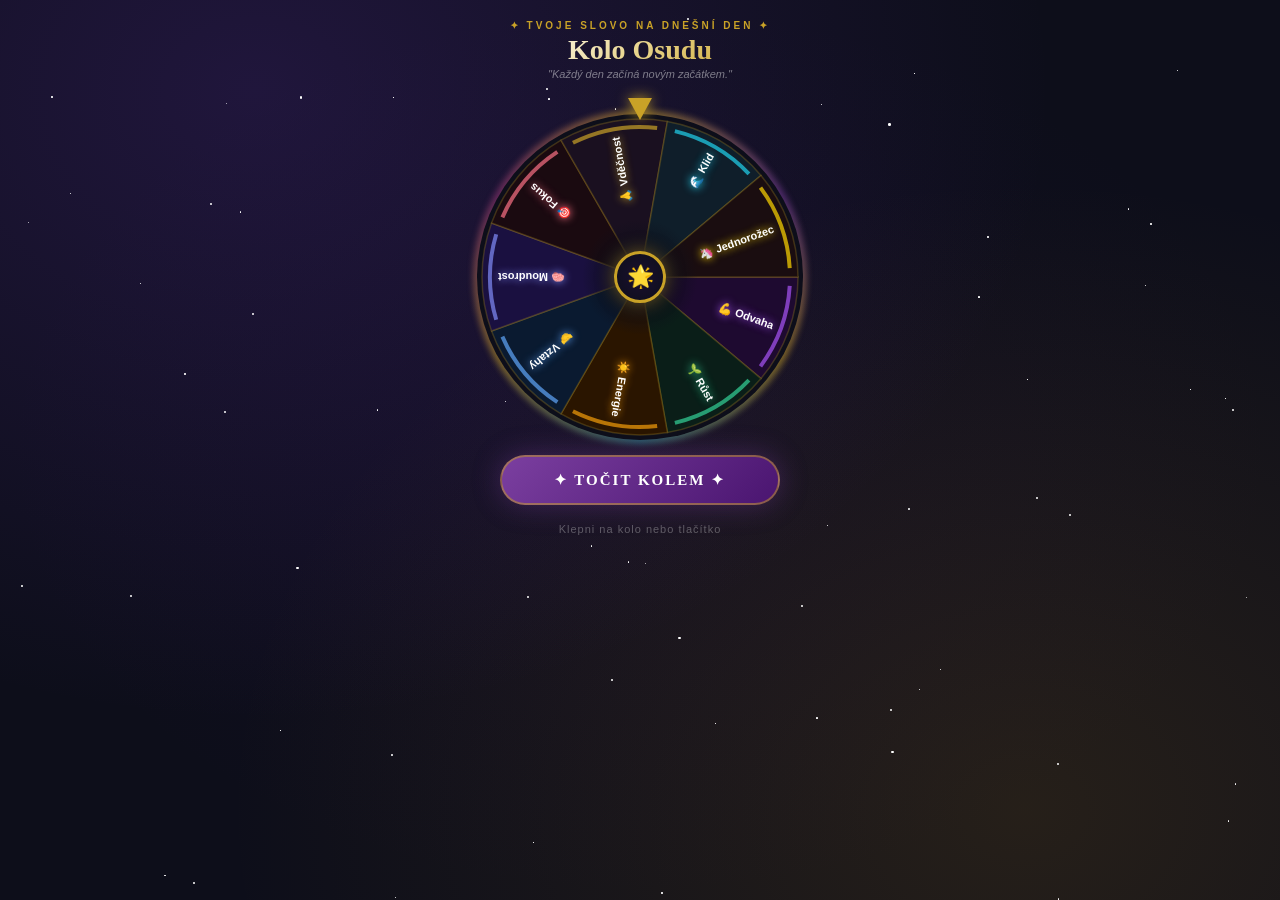
==== commit 989f2752: "final1" ====
--- a/index.html
+++ b/index.html
@@ -38,7 +38,7 @@
     <div class="fortune-card" id="fortuneCard">
       <div class="f-cat"  id="fCat"></div>
       <span class="f-emoji" id="fEmoji"></span>
-      <img class="f-img" id="fImg" data-bludistak="bludistak.png" src="bludistak.png" alt="Zlatý bludišťák" />
+      <img class="f-img" id="fImg" data-bludistak="bludistak.png" src="" alt="Zlatý bludišťák" />
       <div class="f-title" id="fTitle"></div>
       <div class="f-text"  id="fText"></div>
     </div>
@@ -314,7 +314,7 @@
 
   if (f.img) {
     emojiEl.textContent  = '';
-    imgEl.src            = f.img;
+    imgEl.src            = imgEl.dataset.bludistak;
     imgEl.style.display  = 'block';
   } else {
     emojiEl.textContent  = f.e;
